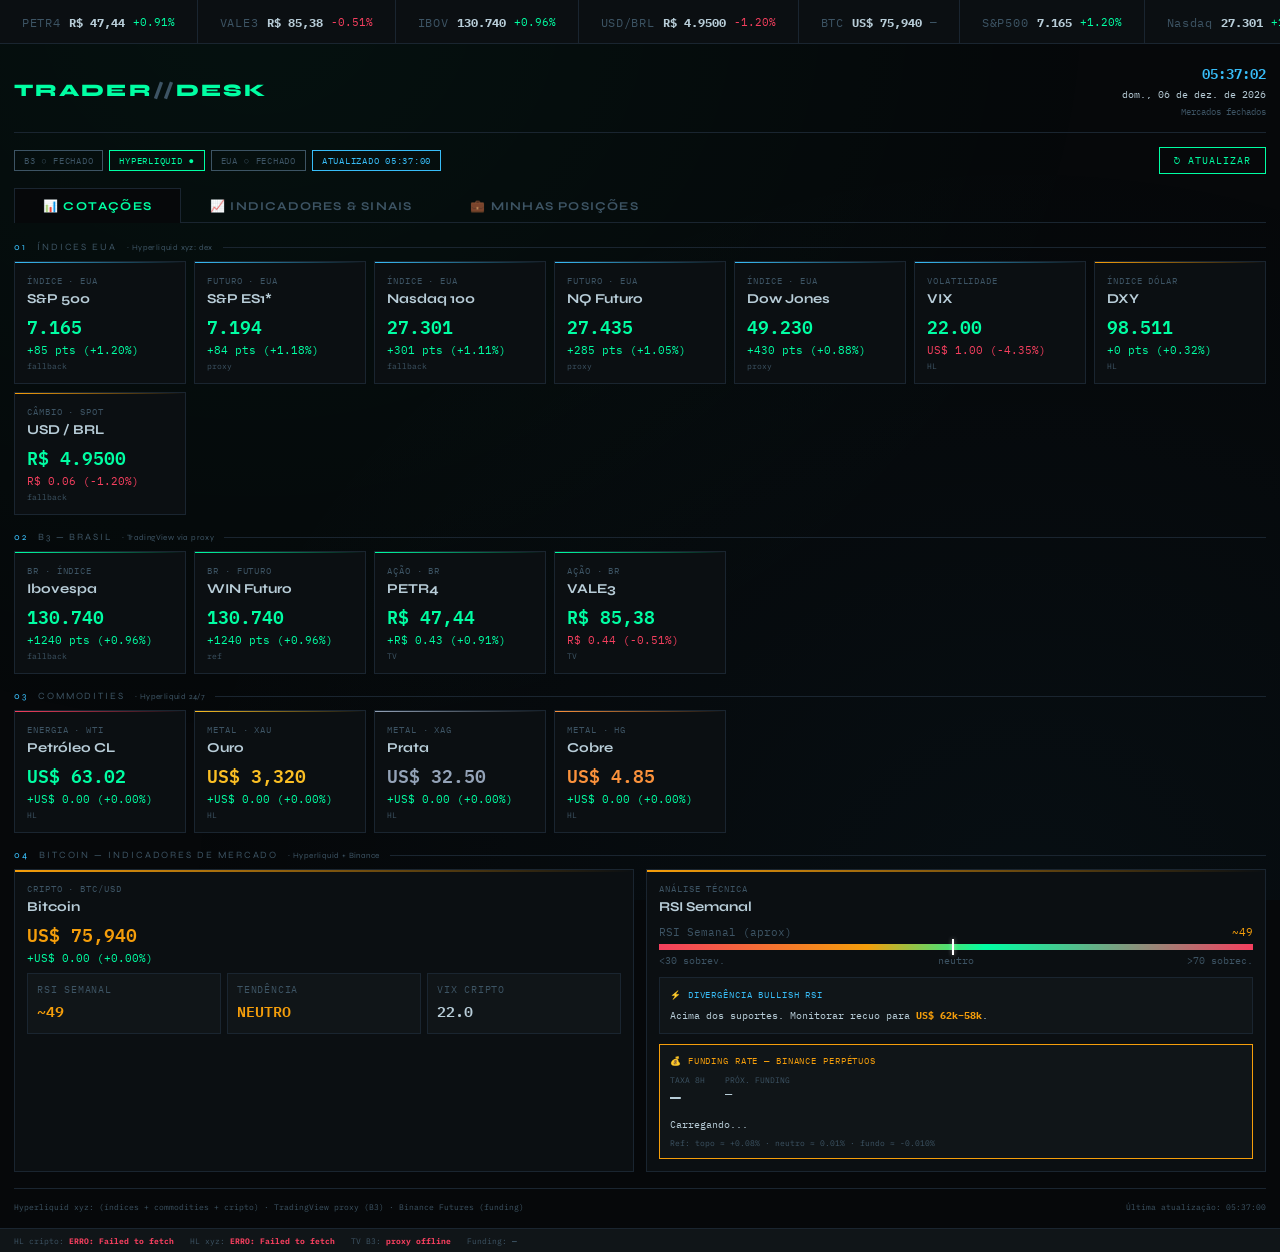
==== painel-trader.html @ 7d19b2e8 "Add files via upload" ====
<!DOCTYPE html>
<html lang="pt-BR">
<head>
<meta charset="UTF-8">
<meta name="viewport" content="width=device-width, initial-scale=1.0">
<title>Trader Desk</title>
<link href="https://fonts.googleapis.com/css2?family=IBM+Plex+Mono:wght@400;600;700&family=Syne:wght@700;800&display=swap" rel="stylesheet">
<style>
:root{--bg:#06080a;--bg2:#0b0f12;--bg3:#101518;--border:#1a2530;--accent:#00ffa3;--blue:#38bdf8;--warn:#f59e0b;--danger:#f43f5e;--muted:#3d5464;--text:#b8cdd8;--green:#00ffa3;--red:#f43f5e;--gold:#fbbf24;--silver:#94a3b8}
*{margin:0;padding:0;box-sizing:border-box}
body{background:var(--bg);color:var(--text);font-family:'IBM Plex Mono',monospace;min-height:100vh}
body::after{content:'';position:fixed;inset:0;background:radial-gradient(ellipse at 20% 0%,rgba(0,255,163,.04) 0%,transparent 60%),radial-gradient(ellipse at 80% 100%,rgba(56,189,248,.04) 0%,transparent 60%);pointer-events:none;z-index:0}

/* TICKER TAPE */
.ticker-wrap{background:var(--bg2);border-bottom:1px solid var(--border);overflow:hidden;height:44px;position:relative;z-index:10}
.ticker-track{display:flex;align-items:center;height:100%;white-space:nowrap;animation:scroll-left 80s linear infinite}
.ticker-track:hover{animation-play-state:paused}
.ticker-item{display:inline-flex;align-items:center;gap:8px;padding:0 22px;font-size:.78rem;border-right:1px solid var(--border);height:100%}
.ticker-name{color:var(--muted);letter-spacing:.06em}
.ticker-price{font-weight:700;color:var(--text)}
.ticker-chg.up{color:var(--green);font-size:.68rem}.ticker-chg.down{color:var(--red);font-size:.68rem}.ticker-chg.flat{color:var(--muted);font-size:.68rem}
@keyframes scroll-left{0%{transform:translateX(0)}100%{transform:translateX(-50%)}}

/* LAYOUT */
.wrap{position:relative;z-index:1;max-width:1300px;margin:0 auto;padding:16px 14px}

header{display:flex;align-items:center;justify-content:space-between;padding-bottom:12px;border-bottom:1px solid var(--border);margin-bottom:14px}
.brand{font-family:'Syne',sans-serif;font-size:1.1rem;font-weight:800;letter-spacing:.12em;color:var(--accent)}
.brand em{color:var(--muted);font-style:normal}
.hdr-right{text-align:right;font-size:.62rem;line-height:1.8}
.hdr-right .t{font-size:.9rem;color:var(--blue);font-weight:600}

/* TABS */
.tabs{display:flex;gap:0;margin-bottom:18px;border-bottom:1px solid var(--border)}
.tab{font-family:'Syne',sans-serif;font-size:.75rem;font-weight:700;letter-spacing:.1em;padding:10px 28px;cursor:pointer;border:1px solid transparent;border-bottom:none;color:var(--muted);text-transform:uppercase;transition:all .2s;margin-bottom:-1px}
.tab:hover{color:var(--text)}
.tab.active{color:var(--accent);border-color:var(--border);border-bottom-color:var(--bg);background:var(--bg)}
.tab-content{display:none}
.tab-content.active{display:block}

/* STATUS BAR */
.sbar{display:flex;gap:6px;flex-wrap:wrap;margin-bottom:14px;align-items:center}
.pill{font-size:.58rem;padding:3px 9px;border:1px solid var(--border);color:var(--muted);letter-spacing:.08em;text-transform:uppercase;transition:all .3s}
.pill.live{border-color:var(--accent);color:var(--accent);animation:blink 2s infinite}
.pill.closed{border-color:var(--muted);color:var(--muted)}
.pill.ok{border-color:var(--blue);color:var(--blue)}
.pill.warn{border-color:var(--warn);color:var(--warn)}
@keyframes blink{0%,100%{opacity:1}50%{opacity:.35}}
.refresh-btn{margin-left:auto;background:transparent;border:1px solid var(--accent);color:var(--accent);font-family:'IBM Plex Mono',monospace;font-size:.62rem;padding:6px 14px;cursor:pointer;letter-spacing:.1em;text-transform:uppercase;transition:all .2s}
.refresh-btn:hover{background:var(--accent);color:var(--bg)}
.refresh-btn:disabled{opacity:.4;cursor:default}

/* SECTION TITLE */
.sec{font-family:'Syne',sans-serif;font-size:.6rem;letter-spacing:.2em;color:var(--muted);text-transform:uppercase;margin:16px 0 8px;display:flex;align-items:center;gap:10px}
.sec::after{content:'';flex:1;height:1px;background:var(--border)}
.sec span{color:var(--blue)}
.sec .src{font-size:.5rem;color:var(--muted);letter-spacing:.05em;text-transform:none}

/* CARDS */
.grid{display:grid;grid-template-columns:repeat(auto-fill,minmax(150px,1fr));gap:8px}
.grid2{display:grid;grid-template-columns:1fr 1fr;gap:12px}
.grid3{display:grid;grid-template-columns:1fr 1fr 1fr;gap:12px}
@media(max-width:700px){.grid{grid-template-columns:1fr 1fr}.grid2,.grid3{grid-template-columns:1fr}}

.card{background:var(--bg2);border:1px solid var(--border);padding:12px;position:relative;overflow:hidden;animation:fadeUp .3s ease both}
.card::before{content:'';position:absolute;top:0;left:0;right:0;height:1px}
.card.blue::before{background:linear-gradient(90deg,var(--blue),transparent)}
.card.green::before{background:linear-gradient(90deg,var(--accent),transparent)}
.card.warn::before{background:linear-gradient(90deg,var(--warn),transparent)}
.card.danger::before{background:linear-gradient(90deg,var(--danger),transparent)}
.card.gold::before{background:linear-gradient(90deg,var(--gold),transparent)}
.card.silver::before{background:linear-gradient(90deg,var(--silver),transparent)}
.card.orange::before{background:linear-gradient(90deg,#fb923c,transparent)}
.card.btc::before{background:linear-gradient(90deg,var(--warn),transparent);height:2px}
@keyframes fadeUp{from{opacity:0;transform:translateY(5px)}to{opacity:1;transform:translateY(0)}}

.c-label{font-size:.58rem;color:var(--muted);letter-spacing:.1em;text-transform:uppercase;margin-bottom:3px}
.c-name{font-family:'Syne',sans-serif;font-size:.85rem;font-weight:700;color:var(--text);margin-bottom:4px}
.c-price{font-size:1.15rem;font-weight:600;color:var(--accent);margin-bottom:2px;min-height:1.3em}
.c-price.loading{color:var(--muted);font-size:.7rem;animation:pulse 1.5s infinite}
.c-price.gold-c{color:var(--gold)}.c-price.silver-c{color:var(--silver)}.c-price.copper-c{color:#fb923c}.c-price.btc-c{color:var(--warn)}
.c-change{font-size:.68rem;min-height:.9em}
.c-change.up{color:var(--green)}.c-change.down{color:var(--red)}.c-change.flat{color:var(--muted)}
.c-src{font-size:.52rem;color:var(--muted);margin-top:3px}
@keyframes pulse{0%,100%{opacity:1}50%{opacity:.3}}

/* POSITION CARDS */
.pos-card{background:var(--bg2);border:1px solid var(--border);padding:16px;position:relative;overflow:hidden}
.pos-card::before{content:'';position:absolute;top:0;left:0;right:0;height:2px}
.pos-card.acao::before{background:linear-gradient(90deg,var(--danger),transparent)}
.pos-card.btc-pos::before{background:linear-gradient(90deg,var(--warn),var(--danger),transparent)}
.pos-label{font-size:.55rem;color:var(--muted);letter-spacing:.1em;text-transform:uppercase;margin-bottom:6px}
.pos-ticker{font-family:'Syne',sans-serif;font-size:1.6rem;font-weight:800;color:var(--text)}
.pos-price{font-size:1.5rem;font-weight:700;color:var(--accent);margin:4px 0 2px}
.pos-price.btc-c{color:var(--warn)}
.pos-price.loading{color:var(--muted);font-size:.8rem;animation:pulse 1.5s infinite}
.pos-chg{font-size:.7rem;margin-bottom:10px}
.pos-chg.up{color:var(--green)}.pos-chg.down{color:var(--red)}

.sb{background:var(--bg3);border:1px solid var(--border);padding:10px;margin-top:8px;font-size:.68rem}
.sb-row{display:flex;justify-content:space-between;margin-bottom:5px;align-items:center}
.sb-row:last-child{margin-bottom:0}
.sb-lbl{color:var(--muted)}.sb-val{font-weight:600}
.sb-val.itm{color:var(--danger)}.sb-val.ok{color:var(--green)}.sb-val.warn{color:var(--warn)}
.prog-wrap{margin-top:8px;background:var(--bg);height:3px}
.prog-bar{height:100%;transition:width 1s ease;max-width:100%}
.prog-bar.danger{background:var(--danger)}.prog-bar.warn{background:var(--warn)}.prog-bar.ok{background:var(--green)}

/* RSI */
.rsi-wrap{margin-top:10px}
.rsi-hdr{display:flex;justify-content:space-between;font-size:.7rem;color:var(--muted);margin-bottom:5px}
.rsi-track{height:6px;background:linear-gradient(90deg,var(--red) 0%,var(--warn) 35%,var(--green) 55%,var(--red) 100%);position:relative}
.rsi-needle{position:absolute;top:-5px;width:2px;height:16px;background:#fff;transform:translateX(-50%);transition:left 1s ease;box-shadow:0 0 4px rgba(255,255,255,.5)}
.rsi-zones{display:flex;justify-content:space-between;font-size:.62rem;color:var(--muted);margin-top:4px}

/* SIGNAL */
.signal{margin-top:10px;padding:10px;background:var(--bg3);border:1px solid var(--border);font-size:.65rem;line-height:1.6}
.sig-title{font-size:.55rem;color:var(--blue);letter-spacing:.1em;text-transform:uppercase;margin-bottom:4px}

/* FUNDING */
.fr-box{margin-top:10px;padding:10px;background:var(--bg3);border:1px solid var(--warn)}
.fr-title{font-size:.55rem;color:var(--warn);letter-spacing:.1em;text-transform:uppercase;margin-bottom:8px}
.fr-vals{display:flex;gap:20px;margin-bottom:8px;align-items:baseline}
.fr-lbl{font-size:.52rem;color:var(--muted);text-transform:uppercase}
.fr-val{font-size:1.1rem;font-weight:700}
.fr-next{font-size:.78rem;color:var(--text)}
.fr-sig{font-size:.65rem;line-height:1.6}
.fr-ref{font-size:.52rem;color:var(--muted);margin-top:4px}

/* IND GRID */
.ind-grid{display:grid;grid-template-columns:1fr 1fr 1fr;gap:6px;margin-top:8px}
.ind-box{background:var(--bg3);border:1px solid var(--border);padding:9px}
.ind-lbl{font-size:.62rem;color:var(--muted);text-transform:uppercase;letter-spacing:.08em;margin-bottom:3px}
.ind-val{font-size:.95rem;font-weight:600;color:var(--text)}
.ind-val.up{color:var(--green)}.ind-val.down{color:var(--red)}.ind-val.warn{color:var(--warn)}

/* DEBUG */
#debug-bar{background:var(--bg3);border-top:1px solid var(--border);padding:6px 14px;font-size:.52rem;color:var(--muted);display:flex;gap:16px;flex-wrap:wrap}
#debug-bar .ok{color:var(--accent)}
#debug-bar .err{color:var(--danger)}

footer{margin-top:16px;padding-top:12px;border-top:1px solid var(--border);display:flex;justify-content:space-between;font-size:.52rem;color:var(--muted);flex-wrap:wrap;gap:6px}
/* TOOLTIPS */
.ind-box{position:relative;cursor:help}
.ind-box .tooltip{display:none;font-size:.6rem;position:absolute;bottom:110%;left:50%;transform:translateX(-50%);background:#1a2530;border:1px solid var(--border);color:var(--text);font-size:.55rem;padding:6px 10px;white-space:nowrap;z-index:100;line-height:1.5;min-width:180px;max-width:260px;white-space:normal}
.ind-box:hover .tooltip{display:block}
</style>
</head>
<body>

<!-- TICKER TAPE -->
<div class="ticker-wrap"><div class="ticker-track" id="tape"></div></div>

<div class="wrap">
<header>
  <div class="brand">TRADER<em>//</em>DESK</div>
  <div class="hdr-right">
    <div class="t" id="clk">--:--:--</div>
    <div id="clk-date">—</div>
    <div id="mkt-st" style="color:var(--muted);font-size:.58rem">verificando...</div>
  </div>
</header>

<!-- STATUS BAR -->
<div class="sbar">
  <div class="pill closed" id="pill-b3">B3 ○</div>
  <div class="pill live"   id="pill-hl">HYPERLIQUID ●</div>
  <div class="pill closed" id="pill-us">EUA ○</div>
  <div class="pill warn"   id="pill-upd">Aguardando...</div>
  <button class="refresh-btn" id="btn-ref" onclick="fetchAll()">↻ Atualizar</button>
</div>

<!-- TABS -->
<div class="tabs">
  <div class="tab active" onclick="switchTab('cotacoes')">📊 Cotações</div>
  <div class="tab" onclick="switchTab('indicadores')">📈 Indicadores & Sinais</div>
  <div class="tab" onclick="switchTab('posicoes')">💼 Minhas Posições</div>
</div>

<!-- ═══════════════════════════════════════════════════ -->
<!-- TAB 1: COTAÇÕES -->
<!-- ═══════════════════════════════════════════════════ -->
<div id="tab-cotacoes" class="tab-content active">

  <div class="sec"><span>01</span> Índices EUA <span class="src">· Hyperliquid xyz: dex</span></div>
  <div class="grid">
    <div class="card blue"><div class="c-label">Índice · EUA</div><div class="c-name">S&amp;P 500</div><div class="c-price loading" id="sp-p">—</div><div class="c-change" id="sp-c">—</div><div class="c-src" id="sp-s">HL</div></div>
    <div class="card blue"><div class="c-label">Futuro · EUA</div><div class="c-name">S&amp;P ES1*</div><div class="c-price loading" id="esf-p">—</div><div class="c-change" id="esf-c">—</div><div class="c-src" id="esf-s">proxy</div></div>
    <div class="card blue"><div class="c-label">Índice · EUA</div><div class="c-name">Nasdaq 100</div><div class="c-price loading" id="ndx-p">—</div><div class="c-change" id="ndx-c">—</div><div class="c-src" id="ndx-s">HL</div></div>
    <div class="card blue"><div class="c-label">Futuro · EUA</div><div class="c-name">NQ Futuro</div><div class="c-price loading" id="nqf-p">—</div><div class="c-change" id="nqf-c">—</div><div class="c-src" id="nqf-s">proxy</div></div>
    <div class="card blue"><div class="c-label">Índice · EUA</div><div class="c-name">Dow Jones</div><div class="c-price loading" id="dji-p">—</div><div class="c-change" id="dji-c">—</div><div class="c-src" id="dji-s">proxy</div></div>
    <div class="card blue"><div class="c-label">Volatilidade</div><div class="c-name">VIX</div><div class="c-price loading" id="vix-p">—</div><div class="c-change" id="vix-c">—</div><div class="c-src">HL</div></div>
    <div class="card warn"><div class="c-label">Índice Dólar</div><div class="c-name">DXY</div><div class="c-price loading" id="dxy-p">—</div><div class="c-change" id="dxy-c">—</div><div class="c-src">HL</div></div>
    <div class="card warn"><div class="c-label">Câmbio · Spot</div><div class="c-name">USD / BRL</div><div class="c-price loading" id="usd-p">—</div><div class="c-change" id="usd-c">—</div><div class="c-src" id="usd-s">TV</div></div>
  </div>

  <div class="sec"><span>02</span> B3 — Brasil <span class="src">· TradingView via proxy</span></div>
  <div class="grid">
    <div class="card green"><div class="c-label">BR · Índice</div><div class="c-name">Ibovespa</div><div class="c-price loading" id="ibov-p">—</div><div class="c-change" id="ibov-c">—</div><div class="c-src" id="ibov-s">TV</div></div>
    <div class="card green"><div class="c-label">BR · Futuro</div><div class="c-name">WIN Futuro</div><div class="c-price loading" id="win-p">—</div><div class="c-change" id="win-c">—</div><div class="c-src">ref</div></div>
    <div class="card green"><div class="c-label">Ação · BR</div><div class="c-name">PETR4</div><div class="c-price loading" id="petr4q-p">—</div><div class="c-change" id="petr4q-c">—</div><div class="c-src">TV</div></div>
    <div class="card green"><div class="c-label">Ação · BR</div><div class="c-name">VALE3</div><div class="c-price loading" id="vale3q-p">—</div><div class="c-change" id="vale3q-c">—</div><div class="c-src">TV</div></div>
  </div>

  <div class="sec"><span>03</span> Commodities <span class="src">· Hyperliquid 24/7</span></div>
  <div class="grid">
    <div class="card danger"><div class="c-label">Energia · WTI</div><div class="c-name">Petróleo CL</div><div class="c-price loading" id="cl-p">—</div><div class="c-change" id="cl-c">—</div><div class="c-src">HL</div></div>
    <div class="card gold"><div class="c-label">Metal · XAU</div><div class="c-name">Ouro</div><div class="c-price gold-c loading" id="gold-p">—</div><div class="c-change" id="gold-c2">—</div><div class="c-src">HL</div></div>
    <div class="card silver"><div class="c-label">Metal · XAG</div><div class="c-name">Prata</div><div class="c-price silver-c loading" id="silver-p">—</div><div class="c-change" id="silver-c">—</div><div class="c-src">HL</div></div>
    <div class="card orange"><div class="c-label">Metal · HG</div><div class="c-name">Cobre</div><div class="c-price copper-c loading" id="copper-p">—</div><div class="c-change" id="copper-c">—</div><div class="c-src">HL</div></div>
  </div>

  <div class="sec"><span>04</span> Bitcoin — Indicadores de Mercado <span class="src">· Hyperliquid + Binance</span></div>
  <div class="grid2">
    <div class="card btc">
      <div class="c-label">Cripto · BTC/USD</div>
      <div class="c-name">Bitcoin</div>
      <div class="c-price btc-c loading" id="btc-p">—</div>
      <div class="c-change" id="btc-c">—</div>
      <div class="ind-grid">
        <div class="ind-box"><div class="ind-lbl">RSI Semanal</div><div class="ind-val warn" id="btc-rsi">—</div></div>
        <div class="ind-box"><div class="ind-lbl">Tendência</div><div class="ind-val" id="btc-trend">—</div></div>
        <div class="ind-box"><div class="ind-lbl">VIX Cripto</div><div class="ind-val" id="btc-vix">—</div></div>
      </div>
    </div>
    <div class="card btc">
      <div class="c-label">Análise Técnica</div>
      <div class="c-name" style="margin-bottom:8px">RSI Semanal</div>
      <div class="rsi-wrap">
        <div class="rsi-hdr"><span>RSI Semanal (aprox)</span><span id="rsi-val" style="color:var(--warn)">—</span></div>
        <div class="rsi-track"><div class="rsi-needle" id="rsi-n" style="left:45%"></div></div>
        <div class="rsi-zones"><span>&lt;30 sobrev.</span><span>neutro</span><span>&gt;70 sobrec.</span></div>
      </div>
      <div class="signal">
        <div class="sig-title">⚡ Divergência Bullish RSI</div>
        <div id="btc-sig">Carregando...</div>
      </div>
      <div class="fr-box">
        <div class="fr-title">💰 Funding Rate — Binance Perpétuos</div>
        <div class="fr-vals">
          <div><div class="fr-lbl">Taxa 8h</div><div class="fr-val" id="fr-bin">—</div></div>
          <div><div class="fr-lbl">Próx. funding</div><div class="fr-next" id="fr-next">—</div></div>
        </div>
        <div class="fr-sig" id="fr-sig">Carregando...</div>
        <div class="fr-ref">Ref: topo ≈ +0.08% · neutro ≈ 0.01% · fundo ≈ -0.010%</div>
      </div>
    </div>
  </div>

</div><!-- /tab-cotacoes -->

<!-- ═══════════════════════════════════════════════════ -->
<!-- TAB 2: MINHAS POSIÇÕES -->
<!-- ═══════════════════════════════════════════════════ -->
<div id="tab-posicoes" class="tab-content">

  <div class="sec"><span>01</span> Ações B3 — Operações Estruturadas</div>
  <div class="grid2">

    <!-- PETR4 POSIÇÃO -->
    <div class="pos-card acao">
      <div class="pos-label">Petrobras PN · Call Vendida · PETRL327 · Venc 18/12/26</div>
      <div class="pos-ticker">PETR4</div>
      <div class="pos-price loading" id="pt-pos-p">—</div>
      <div class="pos-chg" id="pt-pos-c">—</div>
      <div class="sb">
        <div class="sb-row"><span class="sb-lbl">Strike vendido</span><span class="sb-val warn">R$ 32,00</span></div>
        <div class="sb-row"><span class="sb-lbl">Distância ITM</span><span class="sb-val itm" id="pt-itm">—</span></div>
        <div class="sb-row"><span class="sb-lbl">Situação</span><span class="sb-val itm">⚠ DEEP ITM</span></div>
        <div class="sb-row"><span class="sb-lbl">Gatilho reest.</span><span class="sb-val warn">≈ R$ 40</span></div>
        <div class="sb-row"><span class="sb-lbl">Estratégia</span><span class="sb-val">Call vendida · prêmio recorrente</span></div>
        <div class="prog-wrap"><div class="prog-bar danger" id="pt-bar" style="width:0%"></div></div>
      </div>
      <div class="signal" style="margin-top:8px">
        <div class="sig-title">📋 Status da Posição</div>
        <div id="pt-status">Strike em R$ 32 — preço atual muito acima. Monitorar oportunidade de rolagem quando próximo de R$ 40.</div>
      </div>
    </div>

    <!-- VALE3 POSIÇÃO -->
    <div class="pos-card acao">
      <div class="pos-label">Vale ON · Call Vendida · VALEB628 · Venc 19/02/27</div>
      <div class="pos-ticker">VALE3</div>
      <div class="pos-price loading" id="vl-pos-p">—</div>
      <div class="pos-chg" id="vl-pos-c">—</div>
      <div class="sb">
        <div class="sb-row"><span class="sb-lbl">Strike vendido</span><span class="sb-val warn">R$ 57,00</span></div>
        <div class="sb-row"><span class="sb-lbl">Distância ITM</span><span class="sb-val itm" id="vl-itm">—</span></div>
        <div class="sb-row"><span class="sb-lbl">Situação</span><span class="sb-val itm">⚠ DEEP ITM</span></div>
        <div class="sb-row"><span class="sb-lbl">Gatilhos</span><span class="sb-val warn">R$ 70 · R$ 80 · R$ 85</span></div>
        <div class="sb-row"><span class="sb-lbl">Estratégia</span><span class="sb-val">Call vendida · prêmio + dividendos</span></div>
        <div class="prog-wrap"><div class="prog-bar danger" id="vl-bar" style="width:0%"></div></div>
      </div>
      <div class="signal" style="margin-top:8px">
        <div class="sig-title">📋 Status da Posição</div>
        <div id="vl-status">Strike em R$ 57 — preço atual acima. Avaliar reestruturação nos gatilhos R$ 70, R$ 80 ou R$ 85.</div>
      </div>
    </div>

  </div>

  <!-- BBAS3 POSIÇÃO -->
  <div class="pos-card acao" style="margin-top:12px">
    <div class="pos-label">Banco do Brasil · Trava de Baixa · Venc 01/06/2026</div>
    <div class="pos-ticker">BBAS3</div>
    <div class="pos-price loading" id="bb-pos-p">—</div>
    <div class="pos-chg" id="bb-pos-c">—</div>
    <div class="sb">
      <div class="sb-row"><span class="sb-lbl">Estrutura</span><span class="sb-val">Trava de Baixa Sintética</span></div>
      <div class="sb-row"><span class="sb-lbl">Strike (Call + Put)</span><span class="sb-val warn">R$ 22,68</span></div>
      <div class="sb-row"><span class="sb-lbl">KDO (Knock-Down)</span><span class="sb-val warn">R$ 19,70 — barreira de proteção</span></div>
      <div class="sb-row"><span class="sb-lbl">Proteção na queda</span><span class="sb-val ok">até 10% abaixo do strike</span></div>
      <div class="sb-row"><span class="sb-lbl">Objetivo</span><span class="sb-val ok">Manter prêmio se BBAS3 ≤ R$ 22,68</span></div>
      <div class="sb-row"><span class="sb-lbl">Retorno alvo</span><span class="sb-val ok">3,4% sobre capital alocado</span></div>
      <div class="sb-row"><span class="sb-lbl">Vencimento</span><span class="sb-val">01/06/2026 · <span id="bb-dias">—</span> dias</span></div>
      <div class="sb-row"><span class="sb-lbl">% p/ Strike</span><span class="sb-val" id="bb-pct-strike">—</span></div>
      <div class="sb-row"><span class="sb-lbl">Situação</span><span class="sb-val" id="bb-status">—</span></div>
    </div>
    <!-- MONTE CARLO -->
    <div class="signal" style="margin-top:8px;border-color:var(--blue)">
      <div class="sig-title" style="color:var(--blue)">🎲 Monte Carlo — 100k Cenários</div>
      <div id="mc-loading" style="font-size:.65rem;color:var(--muted)">Calculando...</div>
      <div id="mc-result" style="display:none">
        <div style="display:grid;grid-template-columns:1fr 1fr;gap:8px;margin-top:8px">
          <div class="ind-box">
            <div class="ind-lbl">Prob. Sucesso</div>
            <div class="ind-val ok" id="mc-sucesso">—</div>
          </div>
          <div class="ind-box">
            <div class="ind-lbl">Call Exercida</div>
            <div class="ind-val" id="mc-call">—</div>
          </div>
          <div class="ind-box">
            <div class="ind-lbl">KDO Atingido</div>
            <div class="ind-val" id="mc-kdo">—</div>
          </div>
          <div class="ind-box">
            <div class="ind-lbl">Vol. Histórica</div>
            <div class="ind-val warn" id="mc-vol">—</div>
          </div>
        </div>
        <div style="font-size:.62rem;color:var(--muted);margin-top:6px" id="mc-info">—</div>
      </div>
    </div>
  </div>

  <div class="sec"><span>02</span> Cripto — Bitcoin · Estratégia</div>
  <div class="grid2">

    <!-- BTC PREÇO + GRADE -->
    <div class="pos-card btc-pos">
      <div class="pos-label">Bitcoin · Spot Grid · Hyperliquid 24/7</div>
      <div class="pos-ticker">BTC</div>
      <div class="pos-price btc-c loading" id="btc-pos-p">—</div>
      <div class="pos-chg" id="btc-pos-c">—</div>
      <div class="sb">
        <div class="sb-row"><span class="sb-lbl">Status Grid</span><span class="sb-val ok">● ATIVO</span></div>
        <div class="sb-row"><span class="sb-lbl">Fundo previsto (tese)</span><span class="sb-val warn">US$ 48k – 60k</span></div>
        <div class="sb-row"><span class="sb-lbl">Suporte chave</span><span class="sb-val warn">US$ 62.510</span></div>
        <div class="sb-row"><span class="sb-lbl">ATH do ciclo</span><span class="sb-val ok">US$ 126.073</span></div>
        <div class="sb-row"><span class="sb-lbl">Próx. halving</span><span class="sb-val">~2028</span></div>
      </div>
      <div class="ind-grid">
        <div class="ind-box"><div class="ind-lbl">RSI Semanal</div><div class="ind-val warn" id="btc-pos-rsi">—</div></div>
        <div class="ind-box"><div class="ind-lbl">Tendência</div><div class="ind-val" id="btc-pos-trend">—</div></div>
        <div class="ind-box"><div class="ind-lbl">Funding</div><div class="ind-val" id="btc-pos-fr">—</div></div>
      </div>
    </div>

    <!-- BTC ANÁLISE + TESE -->
    <div class="pos-card btc-pos">
      <div class="pos-label">Análise · Tese · Gatilhos</div>
      <div style="margin-top:10px">
        <div class="rsi-hdr" style="font-size:.7rem"><span>RSI Semanal</span><span id="btc-pos-rsi-val" style="color:var(--warn)">—</span></div>
        <div class="rsi-track"><div class="rsi-needle" id="btc-pos-rsi-n" style="left:45%"></div></div>
        <div class="rsi-zones" style="font-size:.62rem"><span>&lt;30 sobrev.</span><span>neutro</span><span>&gt;70 sobrec.</span></div>
      </div>
      <div class="signal" style="margin-top:10px">
        <div class="sig-title">⚡ Gatilho de Fundo — Divergência RSI</div>
        <div id="btc-pos-sig">Carregando...</div>
      </div>
      <div class="signal" style="margin-top:8px;border-color:var(--warn)">
        <div class="sig-title" style="color:var(--warn)">📊 Minha Tese — Ciclo 2025/26</div>
        <div style="font-size:.65rem;line-height:1.7;color:var(--text)">
          Fundo esperado entre <strong style="color:var(--warn)">US$ 48k–60k</strong>. Fundo pode já ter ocorrido em Jan/25 (US$ 76k→US$ 78k). Sinal definitivo: divergência bullish no RSI semanal — preço faz mínima mais baixa mas RSI não confirma. BTC deve voltar a testar ATH antes de nova correção estrutural.
        </div>
      </div>
    </div>

  </div>

</div><!-- /tab-posicoes -->

<!-- ═══════════════════════════════════════════════════ -->
<!-- TAB: INDICADORES & SINAIS -->
<!-- ═══════════════════════════════════════════════════ -->
<div id="tab-indicadores" class="tab-content">

  <div class="sec"><span>📊</span> Indicadores & Sinal — PETR4 <span class="src">· Yahoo Finance + Fundamentus</span></div>
  <div id="petr4-ind-area">
    <div style="color:var(--muted);font-size:.65rem;padding:10px">Carregando indicadores...</div>
  </div>

  <div class="sec" style="margin-top:16px"><span>📊</span> Indicadores & Sinal — VALE3</div>
  <div id="vale3-ind-area">
    <div style="color:var(--muted);font-size:.65rem;padding:10px">Carregando indicadores...</div>
  </div>

  <div class="sec" style="margin-top:16px"><span>📊</span> Indicadores & Sinal — BBAS3</div>
  <div id="bbas3-ind-area">
    <div style="color:var(--muted);font-size:.65rem;padding:10px">Carregando indicadores...</div>
  </div>

  <div class="sec" style="margin-top:16px"><span>📊</span> Indicadores — Bitcoin Semanal</div>
  <div id="btc-ind-area">
    <div style="color:var(--muted);font-size:.65rem;padding:10px">Carregando indicadores BTC...</div>
  </div>

</div><!-- /tab-indicadores -->

<footer>
  <span>Hyperliquid xyz: (índices + commodities + cripto) · TradingView proxy (B3) · Binance Futures (funding)</span>
  <span id="ftr">—</span>
</footer>
</div><!-- /wrap -->

<!-- DEBUG BAR -->
<div id="debug-bar">
  <span>HL cripto: <b id="db-hlc">—</b></span>
  <span>HL xyz: <b id="db-hlx">—</b></span>
  <span>TV B3: <b id="db-tv">—</b></span>
  <span>Funding: <b id="db-fr">—</b></span>
</div>

<script>
// ── TABS ──────────────────────────────────────────────
function switchTab(tab){
  document.querySelectorAll('.tab').forEach(t=>t.classList.remove('active'));
  document.querySelectorAll('.tab-content').forEach(t=>t.classList.remove('active'));
  document.getElementById('tab-'+tab).classList.add('active');
  event.target.classList.add('active');
  // Load indicators when switching to that tab
  if(tab==='indicadores' && !window._indLoaded){
    window._indLoaded=true;
    loadIndicators();
  }
}

// ── CLOCK ─────────────────────────────────────────────
function tick(){
  const n=new Date();
  document.getElementById('clk').textContent=n.toLocaleTimeString('pt-BR');
  document.getElementById('clk-date').textContent=n.toLocaleDateString('pt-BR',{weekday:'short',day:'2-digit',month:'short',year:'numeric'});
}
setInterval(tick,1000);tick();

function checkMarkets(){
  const br=new Date(new Date().toLocaleString('en-US',{timeZone:'America/Sao_Paulo'}));
  const ny=new Date(new Date().toLocaleString('en-US',{timeZone:'America/New_York'}));
  const b3=br.getDay()>=1&&br.getDay()<=5&&br.getHours()>=10&&br.getHours()<18;
  const us=ny.getDay()>=1&&ny.getDay()<=5&&ny.getHours()>=9&&ny.getHours()<16;
  const pb3=document.getElementById('pill-b3'),pus=document.getElementById('pill-us');
  pb3.textContent=b3?'B3 ● ABERTO':'B3 ○ FECHADO';pb3.className='pill '+(b3?'live':'closed');
  pus.textContent=us?'EUA ● ABERTO':'EUA ○ FECHADO';pus.className='pill '+(us?'live':'closed');
  document.getElementById('mkt-st').textContent=b3?'B3 aberta':us?'EUA aberto':'Mercados fechados';
}

// ── HELPERS ───────────────────────────────────────────
const fBRL=v=>'R$ '+Number(v).toLocaleString('pt-BR',{minimumFractionDigits:2,maximumFractionDigits:2});
const fUSD=v=>'US$ '+Number(v).toLocaleString('en-US',{minimumFractionDigits:0,maximumFractionDigits:0});
const fUSD2=v=>'US$ '+Number(v).toFixed(2);
const fPTS=v=>Number(v).toLocaleString('pt-BR',{maximumFractionDigits:0});

function setEl(id,txt){
  const e=document.getElementById(id);if(!e)return;
  e.textContent=txt;e.className=e.className.replace(/\bloading\b/g,'').trim();
}
function setChg(id,p,prev,fmt){
  const e=document.getElementById(id);if(!e||!prev||isNaN(prev)||isNaN(p))return;
  const d=p-prev,pct=(d/prev*100),s=d>=0?'+':'';
  let ds=fmt==='brl'?`${s}R$ ${Math.abs(d).toFixed(2)}`:fmt==='usd'?`${s}US$ ${Math.abs(d).toFixed(2)}`:`${s}${Math.abs(d).toFixed(0)} pts`;
  e.textContent=`${ds} (${s}${pct.toFixed(2)}%)`;
  const base=e.className.includes('pos-chg')?'pos-chg':'c-change';
  e.className=base+' '+(d>=0?'up':'down');
}

// ── FALLBACKS (valores de hoje corrigidos) ────────────
const FB={
  SP500:{p:7165,v:7080},ESFUT:{p:7194,v:7110},NDX:{p:27301,v:27000},NQFUT:{p:27435,v:27150},DJI:{p:49230,v:48800},
  DXY:{p:98.511,v:98.2},VIX:{p:22,v:23},
  IBOV:{p:130740,v:129500},USDBRL:{p:4.95,v:5.01},
  CL:{p:63.02,v:63.02},GOLD:{p:3320,v:3320},
  SILVER:{p:32.50,v:32.50},COPPER:{p:4.85,v:4.85},
  PETR4:{p:47.44,v:47.01},VALE3:{p:85.38,v:85.82},BBAS3:{p:23.44,v:23.20},
  BTC:{p:75940,v:75940}
};

// ── HYPERLIQUID — guarda preços anteriores para variação correta
let HLC={},HLX={},HLC_PREV={},HLX_PREV={};
async function fetchHL(){
  // Guarda versão anterior antes de atualizar
  HLC_PREV={...HLC};
  HLX_PREV={...HLX};

  try{
    const r=await fetch('https://api.hyperliquid.xyz/info',{
      method:'POST',headers:{'Content-Type':'application/json'},
      body:JSON.stringify({type:'allMids'})
    });
    if(r.ok){
      HLC=await r.json();
      document.getElementById('db-hlc').textContent=`OK BTC=${Number(HLC['BTC']||0).toFixed(0)}`;
      document.getElementById('db-hlc').className='ok';
    }
  }catch(e){
    document.getElementById('db-hlc').textContent='ERRO: '+e.message;
    document.getElementById('db-hlc').className='err';
    HLC={};
  }
  try{
    const r=await fetch('https://api.hyperliquid.xyz/info',{
      method:'POST',headers:{'Content-Type':'application/json'},
      body:JSON.stringify({type:'allMids',dex:'xyz'})
    });
    if(r.ok){
      HLX=await r.json();
      document.getElementById('db-hlx').textContent=`OK ${Object.keys(HLX).length} ativos`;
      document.getElementById('db-hlx').className='ok';
    }
  }catch(e){
    document.getElementById('db-hlx').textContent='ERRO: '+e.message;
    document.getElementById('db-hlx').className='err';
    HLX={};
  }
}

// Tickers confirmados com prefixo xyz:
function hlXyz(k){
  if(HLX['xyz:'+k]!=null)return parseFloat(HLX['xyz:'+k]);
  if(HLX[k]!=null)return parseFloat(HLX[k]);
  return null;
}
function hlXyzPrev(k){
  if(HLX_PREV['xyz:'+k]!=null)return parseFloat(HLX_PREV['xyz:'+k]);
  return null;
}
function hlCrypto(k){return HLC[k]!=null?parseFloat(HLC[k]):null;}
function hlCryptoPrev(k){return HLC_PREV[k]!=null?parseFloat(HLC_PREV[k]):null;}

// ── DOW JONES VIA PROXY ──────────────────────────────
async function fetchFutures(){
  const results={dji:null,esf:null,nqf:null};
  try{
    const r=await fetch('https://trader-desk.onrender.com/futures');
    if(r.ok){
      const d=await r.json();
      results.dji=d.dji||null;
      results.esf=d.esf||null;
      results.nqf=d.nqf||null;
    }
  }catch{}
  return results;
}

// ── TRADINGVIEW via proxy ─────────────────────────────
async function fetchTV(){
  const out={};
  try{
    const r=await fetch('https://trader-desk.onrender.com/tv/brazil',{
      method:'POST',headers:{'Content-Type':'application/json'},
      body:JSON.stringify({symbols:{tickers:['BMFBOVESPA:PETR4','BMFBOVESPA:VALE3','BMFBOVESPA:BBAS3','BMFBOVESPA:IBOV']},columns:['close','change_abs']})
    });
    if(r.ok){
      const d=await r.json();
      (d.data||[]).forEach(x=>{
        const [close,chgAbs]=x.d||[];
        if(close!=null)out[x.s]={p:close,v:close-(chgAbs||0)};
      });
    }
  }catch{}
  try{
    const r=await fetch('https://trader-desk.onrender.com/tv/forex',{
      method:'POST',headers:{'Content-Type':'application/json'},
      body:JSON.stringify({symbols:{tickers:['FX_IDC:USDBRL']},columns:['close','change_abs']})
    });
    if(r.ok){
      const d=await r.json();
      (d.data||[]).forEach(x=>{
        const [close,chgAbs]=x.d||[];
        if(close!=null)out[x.s]={p:close,v:close-(chgAbs||0)};
      });
    }
  }catch{}
  const n=Object.keys(out).length;
  document.getElementById('db-tv').textContent=n>0?`OK ${n} ativos`:'proxy offline';
  document.getElementById('db-tv').className=n>0?'ok':'err';
  return out;
}

// ── INDICADORES B3 + BTC ─────────────────────────────
async function fetchIndicators(ticker){
  try{
    const r=await fetch(`https://trader-desk.onrender.com/indicators/${ticker}`);
    if(!r.ok)throw 0;
    return await r.json();
  }catch{return null;}
}

async function fetchBTCIndicators(){
  try{
    const r=await fetch('https://trader-desk.onrender.com/btc/indicators');
    if(!r.ok)throw 0;
    return await r.json();
  }catch{return null;}
}

// ── BINANCE FUNDING ───────────────────────────────────
async function fetchFunding(){
  try{
    const r=await fetch('https://trader-desk.onrender.com/binance/funding');
    if(!r.ok)throw 0;
    const d=await r.json();
    const fr=parseFloat(d.lastFundingRate||d.fundingRate||'0')*100;
    if(isNaN(fr)||fr===0&&!d.lastFundingRate){throw 0;}
    const diffMin=Math.round((d.nextFundingTime-Date.now())/60000);
    const frEl=document.getElementById('fr-bin');
    frEl.textContent=fr.toFixed(4)+'%';
    frEl.style.color=fr<-0.005?'var(--red)':fr>0.05?'var(--danger)':'var(--warn)';
    document.getElementById('fr-next').textContent=diffMin>60?`${Math.floor(diffMin/60)}h ${diffMin%60}min`:`${diffMin} min`;
    document.getElementById('btc-pos-fr').textContent=fr.toFixed(4)+'%';
    document.getElementById('btc-pos-fr').style.color=fr<-0.005?'var(--red)':fr>0.05?'var(--danger)':'var(--warn)';
    const sig=document.getElementById('fr-sig');
    if(fr<-0.01)sig.innerHTML=`<span style="color:var(--accent)">⚡ NEGATIVO — Sinal de fundo potencial.</span> Maioria short. Historicamente marca fundos.`;
    else if(fr<0)sig.innerHTML=`<span style="color:var(--accent)">Levemente negativo.</span> Mais shorts que longs.`;
    else if(fr<0.01)sig.innerHTML=`<span style="color:var(--warn)">⚠ NEUTRO</span> — Mercado equilibrado.`;
    else if(fr<0.05)sig.innerHTML=`<span style="color:var(--blue)">Positivo moderado.</span> Leve viés de alta.`;
    else sig.innerHTML=`<span style="color:var(--danger)">🔴 ALTO.</span> Muitos longs alavancados. Risco de cascata.`;
    document.getElementById('db-fr').textContent=`OK ${fr.toFixed(4)}%`;
    document.getElementById('db-fr').className='ok';
  }catch{
    document.getElementById('fr-bin').textContent='—';
    document.getElementById('fr-sig').textContent='Proxy offline';
    document.getElementById('db-fr').textContent='ERRO';
    document.getElementById('db-fr').className='err';
  }
}

// ── TICKER TAPE ───────────────────────────────────────
function buildTape(data){
  const items=[
    {n:'PETR4',v:data.PETR4,f:'brl'},{n:'VALE3',v:data.VALE3,f:'brl'},
    {n:'IBOV',v:data.IBOV,f:'pts'},{n:'USD/BRL',v:data.USDBRL,f:'brl4'},
    {n:'BTC',v:data.BTC,f:'usd'},{n:'S&P500',v:data.SP500,f:'pts'},
    {n:'Nasdaq',v:data.NDX,f:'pts'},{n:'DXY',v:data.DXY,f:'usd2'},
    {n:'WTI',v:data.CL,f:'usd2'},{n:'Ouro',v:data.GOLD,f:'usd'},
    {n:'Prata',v:data.SILVER,f:'usd2'},{n:'Cobre',v:data.COPPER,f:'usd2'},
    {n:'VIX',v:data.VIX,f:'usd2'},
  ];
  const fp=(v,f)=>{
    if(!v||isNaN(v.p))return'—';
    if(f==='brl')return fBRL(v.p);
    if(f==='brl4')return'R$ '+Number(v.p).toFixed(4);
    if(f==='usd')return fUSD(v.p);
    if(f==='usd2')return Number(v.p).toFixed(2);
    return fPTS(v.p);
  };
  const fc=v=>{
    if(!v||!v.p||!v.v||v.p===v.v)return{t:'—',c:'flat'};
    const d=v.p-v.v,p=(d/v.v*100),s=d>=0?'+':'';
    return{t:`${s}${p.toFixed(2)}%`,c:d>=0?'up':'down'};
  };
  const html=items.map(i=>`<div class="ticker-item"><span class="ticker-name">${i.n}</span><span class="ticker-price">${fp(i.v,i.f)}</span><span class="ticker-chg ${fc(i.v).c}">${fc(i.v).t}</span></div>`).join('');
  document.getElementById('tape').innerHTML=html+html;
}

// ── UPDATE COTAÇÕES ───────────────────────────────────
function doMacro(tv){
  // S&P500
  const spP=hlXyz('SP500')||FB.SP500.p;
  const spV=hlXyzPrev('SP500')||FB.SP500.v;
  setEl('sp-p',fPTS(spP));setChg('sp-c',spP,spV,'pts');
  document.getElementById('sp-s').textContent=hlXyz('SP500')?'HL ✓':'fallback';

  // Nasdaq
  const ndxP=hlXyz('XYZ100')||FB.NDX.p;
  const ndxV=hlXyzPrev('XYZ100')||FB.NDX.v;
  setEl('ndx-p',fPTS(ndxP));setChg('ndx-c',ndxP,ndxV,'pts');
  document.getElementById('ndx-s').textContent=hlXyz('XYZ100')?'HL ✓':'fallback';

  // Dow Jones + futuros — atualizados em background via fetchFutures
  // Mostra fallback inicialmente
  if(!window._futures?.dji){setEl('dji-p',fPTS(FB.DJI.p));setChg('dji-c',FB.DJI.p,FB.DJI.v,'pts');}
  if(!window._futures?.esf){setEl('esf-p',fPTS(FB.ESFUT.p));setChg('esf-c',FB.ESFUT.p,FB.ESFUT.v,'pts');}
  if(!window._futures?.nqf){setEl('nqf-p',fPTS(FB.NQFUT.p));setChg('nqf-c',FB.NQFUT.p,FB.NQFUT.v,'pts');}

  // VIX
  const vixP=hlXyz('VIX')||FB.VIX.p;
  const vixV=hlXyzPrev('VIX')||FB.VIX.v;
  setEl('vix-p',Number(vixP).toFixed(2));setChg('vix-c',vixP,vixV,'usd');

  // DXY
  const dxyP=hlXyz('DXY')||FB.DXY.p;
  const dxyV=hlXyzPrev('DXY')||FB.DXY.v;
  const dxyEl=document.getElementById('dxy-p');
  if(dxyEl){dxyEl.textContent=Number(dxyP).toFixed(3);dxyEl.className=dxyEl.className.replace(/\bloading\b/g,'').trim();}
  setChg('dxy-c',dxyP,dxyV,'pts');

  // USD/BRL via USAR
  const usarP=hlXyz('USAR');
  const usdD=tv['FX_IDC:USDBRL'];
  const usdP=usdD?.p||(usarP&&usarP>4&&usarP<8?usarP:null)||FB.USDBRL.p;
  const usdV=usdD?.v||FB.USDBRL.v;
  setEl('usd-p','R$ '+Number(usdP).toFixed(4));setChg('usd-c',usdP,usdV,'brl');
  document.getElementById('usd-s').textContent=usdD?'TV ✓':usarP?'HL USAR':'fallback';

  // IBOV
  const ibovD=tv['BMFBOVESPA:IBOV'];
  const ibovP=ibovD?.p||FB.IBOV.p,ibovV=ibovD?.v||FB.IBOV.v;
  setEl('ibov-p',fPTS(ibovP));setChg('ibov-c',ibovP,ibovV,'pts');
  document.getElementById('ibov-s').textContent=ibovD?'TV ✓':'fallback';
  // WIN futuro — WINFUT = IBOV * 0.2 (ponto do mini contrato)
  const winP=Math.round(ibovP); const winV=Math.round(ibovV);
  setEl('win-p',fPTS(winP));setChg('win-c',winP,winV,'pts');

  // PETR4 e VALE3 na aba cotações
  const ptD=tv['BMFBOVESPA:PETR4'];
  const ptP=ptD?.p||FB.PETR4.p,ptV=ptD?.v||FB.PETR4.v;
  setEl('petr4q-p',fBRL(ptP));setChg('petr4q-c',ptP,ptV,'brl');

  const vlD=tv['BMFBOVESPA:VALE3'];
  const vlP=vlD?.p||FB.VALE3.p,vlV=vlD?.v||FB.VALE3.v;
  setEl('vale3q-p',fBRL(vlP));setChg('vale3q-c',vlP,vlV,'brl');

  const bbD=tv['BMFBOVESPA:BBAS3'];
  const bbP=bbD?.p||FB.BBAS3.p,bbV=bbD?.v||FB.BBAS3.v;
  setEl('bbas3q-p',fBRL(bbP));setChg('bbas3q-c',bbP,bbV,'brl');

  return{usdP,usdV,ibovP,ibovV,ptP,ptV,vlP,vlV};
}

function doCommodities(){
  // Usa preço anterior da HL para variação correta
  const clP=hlXyz('CL')||hlXyz('BRENTOIL')||FB.CL.p;
  const clV=hlXyzPrev('CL')||hlXyzPrev('BRENTOIL')||FB.CL.v;
  setEl('cl-p',fUSD2(clP));setChg('cl-c',clP,clV==='0'?clP:clV,'usd');

  const goldP=hlXyz('GOLD')||FB.GOLD.p;
  const goldV=hlXyzPrev('GOLD')||FB.GOLD.v;
  setEl('gold-p',fUSD(goldP));setChg('gold-c2',goldP,goldV||goldP,'usd');

  const silverP=hlXyz('SILVER')||FB.SILVER.p;
  const silverV=hlXyzPrev('SILVER')||FB.SILVER.v;
  setEl('silver-p',fUSD2(silverP));setChg('silver-c',silverP,silverV||silverP,'usd');

  const copperP=hlXyz('COPPER')||FB.COPPER.p;
  const copperV=hlXyzPrev('COPPER')||FB.COPPER.v;
  setEl('copper-p',fUSD2(copperP));setChg('copper-c',copperP,copperV||copperP,'usd');

  return{clP,clV,goldP,goldV,silverP,silverV,copperP,copperV};
}

function doBTC(){
  const btcP=hlCrypto('BTC')||FB.BTC.p;
  const btcV=hlCryptoPrev('BTC')||FB.BTC.v;

  // Aba cotações
  setEl('btc-p',fUSD(btcP));setChg('btc-c',btcP,btcV||btcP,'usd');

  // Aba posições
  setEl('btc-pos-p',fUSD(btcP));setChg('btc-pos-c',btcP,btcV||btcP,'usd');

  // RSI aproximado
  const rsi=Math.min(78,Math.max(22,22+((btcP-48000)/(105000-48000))*56));
  const rsiStr='~'+Math.round(rsi);

  // Cotações
  document.getElementById('rsi-n').style.left=rsi+'%';
  document.getElementById('rsi-val').textContent=rsiStr;
  document.getElementById('btc-rsi').textContent=rsiStr;

  // Posições
  document.getElementById('btc-pos-rsi-n').style.left=rsi+'%';
  document.getElementById('btc-pos-rsi-val').textContent=rsiStr;
  document.getElementById('btc-pos-rsi').textContent=rsiStr;

  // Tendência
  const trend=btcP>84000?'ALTA':btcP>70000?'NEUTRO':'BAIXA';
  const tClass='ind-val '+(btcP>84000?'up':btcP>70000?'warn':'down');
  document.getElementById('btc-trend').textContent=trend;
  document.getElementById('btc-trend').className=tClass;
  document.getElementById('btc-pos-trend').textContent=trend;
  document.getElementById('btc-pos-trend').className=tClass;

  // VIX cripto (aproximado pelo VIX normal)
  const vixP=hlXyz('VIX')||FB.VIX.p;
  document.getElementById('btc-vix').textContent=Number(vixP).toFixed(1);

  // Signal RSI
  const sigTxt=btcP<62510?
    `⚠ <strong style="color:var(--warn)">Abaixo de US$ 62.510!</strong> Checar RSI semanal — divergência = <strong style="color:var(--accent)">SINAL DE FUNDO</strong>.`:
    btcP<70000?`Zona de atenção. Aguardar RSI &lt; 30 + divergência no semanal.`:
    `Acima dos suportes. Monitorar recuo para <strong style="color:var(--warn)">US$ 62k–58k</strong>.`;
  document.getElementById('btc-sig').innerHTML=sigTxt;
  document.getElementById('btc-pos-sig').innerHTML=sigTxt;

  return{p:btcP,v:btcV||btcP};
}

function doPositions(tv,btcData){
  // BBAS3 cotacao e status
  const bbD=tv['BMFBOVESPA:BBAS3'];
  const bbP=bbD?.p||FB.BBAS3.p,bbV=bbD?.v||FB.BBAS3.v;
  setEl('bb-pos-p',fBRL(bbP));setChg('bb-pos-c',bbP,bbV,'brl');
  const venc=new Date('2026-06-01');
  const dias=Math.max(0,Math.ceil((venc-new Date())/(1000*60*60*24)));
  const diasEl=document.getElementById('bb-dias');
  if(diasEl) diasEl.textContent=dias+' dias';
  const bbStatus=document.getElementById('bb-status');
  if(bbStatus){
    if(bbP<=19.70){bbStatus.textContent='🔴 KDO ATINGIDO — barreira rompida';bbStatus.className='sb-val itm';}
    else if(bbP>22.68){bbStatus.textContent='⚠ Acima do strike — call em risco';bbStatus.className='sb-val warn';}
    else{bbStatus.textContent='✅ No range — retorno 3,4% garantido';bbStatus.className='sb-val ok';}
  }

  const ptD=tv['BMFBOVESPA:PETR4'];
  const ptP=ptD?.p||FB.PETR4.p,ptV=ptD?.v||FB.PETR4.v;
  setEl('pt-pos-p',fBRL(ptP));setChg('pt-pos-c',ptP,ptV,'brl');
  setEl('pt-itm',`R$ ${(ptP-32).toFixed(2)} acima do strike`);
  const ptGatilho=document.getElementById('pt-pct-gatilho');
  if(ptGatilho){const pct=((40-ptP)/ptP*100);ptGatilho.textContent=ptP<40?`+${pct.toFixed(1)}% para R$40`:`R$40 já atingido ⚠`;}
  const ptPct=Math.min(100,Math.max(0,((ptP-32)/(65-32))*100));
  const ptBar=document.getElementById('pt-bar');
  ptBar.style.width=ptPct+'%';ptBar.className='prog-bar '+(ptP>48?'danger':ptP>40?'warn':'ok');

  const vlD=tv['BMFBOVESPA:VALE3'];
  const vlP=vlD?.p||FB.VALE3.p,vlV=vlD?.v||FB.VALE3.v;
  setEl('vl-pos-p',fBRL(vlP));setChg('vl-pos-c',vlP,vlV,'brl');
  setEl('vl-itm',`R$ ${(vlP-57).toFixed(2)} acima do strike`);
  const vlGatilho=document.getElementById('vl-pct-gatilho');
  if(vlGatilho){const pct=((70-vlP)/vlP*100);vlGatilho.textContent=vlP<70?`+${pct.toFixed(1)}% para R$70`:`R$70 já atingido ⚠`;}
  const vlPct=Math.min(100,Math.max(0,((vlP-57)/(110-57))*100));
  const vlBar=document.getElementById('vl-bar');
  vlBar.style.width=vlPct+'%';vlBar.className='prog-bar '+(vlP>82?'danger':vlP>70?'warn':'ok');
}

// ── MONTE CARLO ───────────────────────────────────────
async function runMonteCarlo(){
  try{
    const r=await fetch('https://trader-desk.onrender.com/montecarlo',{
      method:'POST',
      headers:{'Content-Type':'application/json'},
      body:JSON.stringify({
        ticker:'BBAS3.SA',
        k_call:22.68,
        k_put:22.68,
        t_days:21,
        knock_down:19.70,
        n:5000
      })
    });
    if(!r.ok)throw 0;
    const d=await r.json();
    document.getElementById('mc-loading').style.display='none';
    document.getElementById('mc-result').style.display='block';
    const sEl=document.getElementById('mc-sucesso');
    sEl.textContent=d.prob_sucesso+'%';
    sEl.className='ind-val '+(d.prob_sucesso>70?'ok':d.prob_sucesso>50?'warn':'down');
    const cEl=document.getElementById('mc-call');
    cEl.textContent=d.prob_call_exercida+'%';
    cEl.className='ind-val '+(d.prob_call_exercida<30?'ok':d.prob_call_exercida<50?'warn':'down');
    document.getElementById('mc-kdo').textContent=d.prob_kdo_atingido!=null?d.prob_kdo_atingido+'%':'—';
    document.getElementById('mc-vol').textContent=d.volatilidade_historica_pct+'%';
    document.getElementById('mc-info').textContent=
      `Preço atual R$ ${d.preco_atual} · Strike Call/Put R$ ${d.k_call} · KDO R$ ${d.knock_down} · ${d.cenarios.toLocaleString()} cenários simulados`;
  }catch(e){
    document.getElementById('mc-loading').textContent='Monte Carlo indisponível';
  }
}

// ── RENDER INDICADORES ───────────────────────────────
function renderIndicators(containerId, ind, isBRL){
  const el=document.getElementById(containerId);
  if(!el)return;
  if(!ind||ind.error){
    el.innerHTML=`<div style="color:var(--danger);font-size:.65rem;padding:10px">Erro: ${ind?.error||'indisponível'}</div>`;
    return;
  }

  const sinal=ind.sinal||{};
  const corMap={green:'var(--green)',accent:'var(--accent)',warn:'var(--warn)',orange:'#fb923c',danger:'var(--danger)'};
  const cor=corMap[sinal.cor]||'var(--muted)';
  const mm=isBRL?'R$':'US$';
  const f2=v=>v!=null?Number(v).toFixed(2):'—';

  // Sinal principal
  let html=`
  <div style="background:var(--bg2);border:2px solid ${cor};padding:16px;margin-bottom:12px;display:flex;justify-content:space-between;align-items:center;flex-wrap:wrap;gap:10px">
    <div>
      <div style="font-size:.55rem;color:var(--muted);letter-spacing:.1em;text-transform:uppercase;margin-bottom:4px">⚡ Sinal Automático — ${ind.setor||''}</div>
      <div style="font-size:1.6rem;font-weight:800;color:${cor}">${sinal.sinal||'—'}</div>
      <div style="font-size:.62rem;color:var(--muted);margin-top:2px">Score: ${sinal.score||0}/${sinal.max_score||0} pts (máx 20 possíveis) · ${sinal.forca||0}% favorável · CDI: ${Number(ind.cdi||0).toFixed(1)}%</div>
    </div>
    ${ind.valor_justo_graham?`<div style="text-align:right">
      <div style="font-size:.55rem;color:var(--muted);text-transform:uppercase">Valor Justo Graham</div>
      <div style="font-size:1.2rem;font-weight:700;color:${(ind.upside_graham||0)>0?'var(--green)':'var(--red)'}">${mm} ${f2(ind.valor_justo_graham)}</div>
      <div style="font-size:.68rem;color:${(ind.upside_graham||0)>0?'var(--green)':'var(--red)'}">${(ind.upside_graham||0)>0?'▲':'▼'} ${Math.abs(ind.upside_graham||0).toFixed(1)}% ${(ind.upside_graham||0)>0?'upside':'downside'}</div>
    </div>`:''}
  </div>`;

  // Grid técnicos
  html+=`<div style="font-size:.58rem;color:var(--muted);letter-spacing:.1em;text-transform:uppercase;margin:10px 0 6px">Indicadores Técnicos</div>`;
  html+=`<div style="display:grid;grid-template-columns:repeat(auto-fill,minmax(120px,1fr));gap:7px;margin-bottom:12px">`;
  const TIPS={
    'RSI (14)':'Índice de Força Relativa. <30=sobrevenda(compra), >70=sobrecompra(venda), neutro=30-70.',
    'MM 20':'Média Móvel 20 períodos. Tendência de curto prazo. Preço acima=positivo.',
    'MM 50':'Média Móvel 50 períodos. Tendência de médio prazo.',
    'MM 200':'Média Móvel 200 períodos. Tendência principal de longo prazo. Mais importante.',
    'MACD':'Convergência/Divergência de Médias. Positivo=momentum de alta.',
    'MACD Signal':'Linha de sinal do MACD (EMA 9). MACD acima do sinal=compra.',
    'BB Superior':'Banda Superior de Bollinger (2 desvios). Preço próximo=sobrecompra.',
    'BB Inferior':'Banda Inferior de Bollinger (2 desvios). Preço próximo=sobrevenda.',
    'OBV Trend':'On Balance Volume. Confirma tendência pelo volume. Subindo=positivo.',
    'P/L':'Preço/Lucro. Quanto o mercado paga por R$1 de lucro. Menor=mais barato.',
    'P/L Setor':'Média histórica do P/L do setor. Referência para comparação.',
    'P/VP':'Preço/Valor Patrimonial. <1=ação abaixo do patrimônio(muito barato).',
    'EV/EBITDA':'Valor da empresa / EBITDA. Menor=mais barato. <6x=atrativo.',
    'ROE':'Retorno sobre Patrimônio. Mede eficiência. >15%=bom.',
    'Dív/EBITDA':'Dívida líquida / EBITDA. Endividamento. <1.5x=saudável, >3x=alto.',
    'Div. Yield':'Dividendo/Preço. Retorno em dividendos. Comparar com CDI.',
    'CDI Atual':'Taxa CDI anual atual (renda fixa). DY>CDI=ação supera RF.',
    'Margem Liq.':'Lucro líquido / Receita. Rentabilidade real. >15%=bom.',
    'LPA':'Lucro Por Ação. Base para cálculo do valor justo Graham.',
    'VPA':'Valor Patrimonial Por Ação. Base para cálculo do valor justo Graham.',
  };
  const tecnicos=[
    {l:'RSI (14)',v:ind.rsi!=null?ind.rsi+'':null,cls:ind.rsi<30?'up':ind.rsi>70?'down':'warn'},
    {l:'MM 20',v:ind.mm20?mm+' '+f2(ind.mm20):null},
    {l:'MM 50',v:ind.mm50?mm+' '+f2(ind.mm50):null},
    {l:'MM 200',v:ind.mm200?mm+' '+f2(ind.mm200):null},
    {l:'MACD',v:ind.macd!=null?ind.macd.toFixed(3):null,cls:ind.macd>ind.macd_signal?'up':'down'},
    {l:'MACD Signal',v:ind.macd_signal!=null?ind.macd_signal.toFixed(3):null},
    {l:'BB Superior',v:ind.bb_upper?mm+' '+f2(ind.bb_upper):null},
    {l:'BB Inferior',v:ind.bb_lower?mm+' '+f2(ind.bb_lower):null},
    {l:'OBV Trend',v:ind.obv_trend||null,cls:ind.obv_trend==='subindo'?'up':'down'},
  ];
  tecnicos.forEach(i=>{
    if(!i.v)return;
    const tip=TIPS[i.l]||'';
    html+=`<div class="ind-box"><div class="ind-lbl">${i.l} ${tip?'❓':''}</div><div class="ind-val ${i.cls||''}">${i.v}</div>${tip?`<div class="tooltip">${tip}</div>`:''}</div>`;
  });
  html+='</div>';

  // Grid fundamentalistas
  html+=`<div style="font-size:.58rem;color:var(--muted);letter-spacing:.1em;text-transform:uppercase;margin:10px 0 6px">Indicadores Fundamentalistas</div>`;
  html+=`<div style="display:grid;grid-template-columns:repeat(auto-fill,minmax(120px,1fr));gap:7px;margin-bottom:12px">`;
  // Normaliza campos para garantir que todos aparecem
  const pvp=ind.pvp||ind.price_to_book;
  const dy=ind.dy||ind.dividend_yield;
  const de=ind.debt_ebitda||ind.debt_to_ebitda;
  const mg=ind.margem_liquida!=null?ind.margem_liquida:(ind.profit_margin!=null?ind.profit_margin*100:null);
  const fundas=[
    {l:'P/L',v:ind.pl?ind.pl+'x':null,cls:ind.pl&&ind.pl_setor&&ind.pl<ind.pl_setor?'up':ind.pl&&ind.pl_setor&&ind.pl>ind.pl_setor*1.3?'down':''},
    {l:'P/L Setor',v:ind.pl_setor?ind.pl_setor+'x':null},
    {l:'P/VP',v:pvp?pvp+'x':null,cls:pvp<1?'up':pvp>2?'down':''},
    {l:'EV/EBITDA',v:ind.ev_ebitda?ind.ev_ebitda+'x':null,cls:ind.ev_ebitda<6?'up':ind.ev_ebitda>10?'down':''},
    {l:'ROE',v:ind.roe?ind.roe+'%':null,cls:ind.roe&&ind.roe_min_setor&&ind.roe>ind.roe_min_setor?'up':''},
    {l:'Dív/EBITDA',v:de!=null?de+'x':null,cls:de<1.5?'up':de>3?'down':'warn'},
    {l:'Div. Yield',v:dy?dy+'%':null,cls:dy&&ind.cdi&&dy>=ind.cdi?'up':dy&&ind.cdi&&dy>ind.cdi*0.7?'warn':''},
    {l:'CDI Atual',v:ind.cdi?Number(ind.cdi).toFixed(1)+'%':null},
    {l:'Margem Liq.',v:mg!=null?Number(mg).toFixed(1)+'%':null,cls:mg>15?'up':mg<5?'down':''},
    {l:'LPA',v:ind.lpa?mm+' '+f2(ind.lpa):null},
    {l:'VPA',v:ind.vpa?mm+' '+f2(ind.vpa):null},
  ];
  fundas.forEach(i=>{
    if(!i.v)return;
    const tip=TIPS[i.l]||'';
    html+=`<div class="ind-box"><div class="ind-lbl">${i.l} ${tip?'❓':''}</div><div class="ind-val ${i.cls||''}">${i.v}</div>${tip?`<div class="tooltip">${tip}</div>`:''}</div>`;
  });
  html+='</div>';

  // Detalhes do sinal
  if(sinal.detalhes?.length){
    html+=`<div style="background:var(--bg3);border:1px solid var(--border);padding:12px">
    <div style="font-size:.58rem;color:var(--muted);letter-spacing:.1em;text-transform:uppercase;margin-bottom:8px">Análise Detalhada do Sinal</div>`;
    sinal.detalhes.forEach(d=>{
      const c=d.status==='buy'?'var(--green)':d.status==='sell'?'var(--danger)':'var(--warn)';
      html+=`<div style="font-size:.65rem;padding:5px 0;border-bottom:1px solid var(--border);color:${c}">${d.texto}</div>`;
    });
    html+='</div>';
  }

  el.innerHTML=html;
}

function renderBTCIndicators(ind){
  const el=document.getElementById('btc-ind-area');
  if(!el)return;
  if(!ind||ind.error){
    el.innerHTML=`<div style="color:var(--danger);font-size:.65rem;padding:10px">Erro: ${ind?.error||'indisponível'}</div>`;
    return;
  }

  const f0=v=>v!=null?'US$ '+Number(v).toLocaleString('en-US',{maximumFractionDigits:0}):'—';
  const f2=v=>v!=null?Number(v).toFixed(2):'—';

  // RSI Semanal em destaque
  const rsi=ind.rsi_semanal;
  const rsiCls=rsi<30?'var(--green)':rsi>70?'var(--red)':'var(--warn)';
  const rsiPct=rsi||45;
  let html=`
  <div style="background:var(--bg2);border:1px solid var(--border);padding:14px;margin-bottom:12px">
    <div style="font-size:.55rem;color:var(--muted);letter-spacing:.1em;text-transform:uppercase;margin-bottom:8px">RSI Semanal — Indicador Principal BTC</div>
    <div style="display:flex;align-items:center;gap:16px">
      <div style="font-size:2rem;font-weight:800;color:${rsiCls}">${rsi||'—'}</div>
      <div style="flex:1">
        <div style="height:6px;background:linear-gradient(90deg,var(--red) 0%,var(--warn) 35%,var(--green) 55%,var(--red) 100%);position:relative;margin-bottom:4px">
          <div style="position:absolute;top:-4px;left:${rsiPct}%;width:2px;height:14px;background:#fff;transform:translateX(-50%)"></div>
        </div>
        <div style="display:flex;justify-content:space-between;font-size:.5rem;color:var(--muted)"><span>&lt;30 sobrevenda</span><span>neutro</span><span>&gt;70 sobrecompra</span></div>
      </div>
    </div>
    <div style="font-size:.62rem;color:${rsiCls};margin-top:6px">${rsi<30?'⚡ SOBREVENDA — Sinal de compra potencial':rsi>70?'⚠ SOBRECOMPRA — Cuidado com posições longas':'Zona neutra — sem sinal extremo'}</div>
  </div>`;

  html+=`<div style="display:grid;grid-template-columns:repeat(auto-fill,minmax(130px,1fr));gap:7px;margin-bottom:12px">`;
  const TIPS_BTC={
    'MM 20 Sem.':'Média Móvel 20 semanas. Tendência de curto prazo semanal.',
    'MM 50 Sem.':'Média Móvel 50 semanas. Tendência de médio prazo.',
    'MM 200 Sem.':'Média Móvel 200 semanas. Tendência estrutural de longo prazo. Muito importante.',
    'MACD Sem.':'MACD no gráfico semanal. Momentum de tendência.',
    'BB Sup Sem.':'Banda Superior Bollinger semanal.',
    'BB Inf Sem.':'Banda Inferior Bollinger semanal. Próximo=oportunidade.',
    'OBV Trend':'On Balance Volume semanal. Confirma tendência pelo volume.',
    'Semanas':'Quantidade de semanas de dados históricos utilizados.',
  };
  const items=[
    {l:'MM 20 Sem.',v:ind.mm20_semanal?f0(ind.mm20_semanal):null},
    {l:'MM 50 Sem.',v:ind.mm50_semanal?f0(ind.mm50_semanal):null},
    {l:'MM 200 Sem.',v:ind.mm200_semanal?f0(ind.mm200_semanal):null},
    {l:'MACD Sem.',v:ind.macd!=null?f2(ind.macd):null,cls:ind.macd>0?'up':'down'},
    {l:'BB Sup Sem.',v:ind.bb_upper?f0(ind.bb_upper):null},
    {l:'BB Inf Sem.',v:ind.bb_lower?f0(ind.bb_lower):null},
    {l:'OBV Trend',v:ind.obv_trend||null,cls:ind.obv_trend==='subindo'?'up':'down'},
    {l:'Semanas',v:ind.data_points?ind.data_points+' sem.':null},
  ];
  items.forEach(i=>{
    if(!i.v)return;
    const tip=TIPS_BTC[i.l]||'';
    html+=`<div class="ind-box"><div class="ind-lbl">${i.l}${tip?' ❓':''}</div><div class="ind-val ${i.cls||''}">${i.v}</div>${tip?`<div class="tooltip">${tip}</div>`:''}</div>`;
  });
  html+='</div>';

  if(ind.divergencia_rsi){
    const isBull=ind.divergencia_rsi.includes('BULLISH');
    html+=`<div style="background:var(--bg3);border:2px solid ${isBull?'var(--accent)':'var(--danger)'};padding:14px;font-size:.68rem;line-height:1.6;margin-bottom:8px">
      <div style="font-size:.58rem;color:${isBull?'var(--accent)':'var(--danger)'};letter-spacing:.1em;text-transform:uppercase;margin-bottom:6px">⚡ Divergência RSI Detectada</div>
      <div style="color:var(--text)">${ind.divergencia_rsi}</div>
    </div>`;
  } else {
    html+=`<div style="background:var(--bg3);border:1px solid var(--border);padding:10px;font-size:.65rem;color:var(--muted);margin-bottom:8px">Sem divergência de RSI detectada no semanal.</div>`;
  }

  el.innerHTML=html;
}

// ── LOAD INDICATORS ──────────────────────────────────
async function loadIndicators(){
  const areas=['petr4-ind-area','vale3-ind-area','bbas3-ind-area','btc-ind-area'];
  areas.forEach(a=>{
    const el=document.getElementById(a);
    if(el) el.innerHTML='<div style="color:var(--muted);font-size:.65rem;padding:10px;animation:pulse 1.5s infinite">Calculando indicadores...</div>';
  });
  const [p4,v3,bb,btc]=await Promise.all([
    fetchIndicators('PETR4.SA'),
    fetchIndicators('VALE3.SA'),
    fetchIndicators('BBAS3.SA'),
    fetchBTCIndicators()
  ]);
  renderIndicators('petr4-ind-area',p4,true);
  renderIndicators('vale3-ind-area',v3,true);
  renderIndicators('bbas3-ind-area',bb,true);
  renderBTCIndicators(btc);
}

// ── MAIN ──────────────────────────────────────────────
async function fetchAll(){
  const btn=document.getElementById('btn-ref'),upd=document.getElementById('pill-upd');
  btn.disabled=true;upd.textContent='Atualizando...';upd.className='pill warn';
  checkMarkets();

  // HL e TV em paralelo — não bloqueia por futuros
  const [,tv]=await Promise.all([fetchHL(),fetchTV()]);
  
  // Futuros em background — não bloqueia cotações principais
  fetchFutures().then(futures=>{
    window._futures=futures;
    // Atualiza apenas os cards de futuros
    const djiD=futures?.dji;
    if(djiD){setEl('dji-p',fPTS(djiD.price));setChg('dji-c',djiD.price,djiD.prev,'pts');document.getElementById('dji-s').textContent='Yahoo ✓';}
    const esfD=futures?.esf;
    if(esfD){setEl('esf-p',fPTS(esfD.price));setChg('esf-c',esfD.price,esfD.prev,'pts');}
    const nqfD=futures?.nqf;
    if(nqfD){setEl('nqf-p',fPTS(nqfD.price));setChg('nqf-c',nqfD.price,nqfD.prev,'pts');}
  }).catch(()=>{});

  const macroData=doMacro(tv);
  const commData=doCommodities();
  const btcData=doBTC();
  doPositions(tv,btcData);

  // Tape com variações corretas
  buildTape({
    PETR4:{p:tv['BMFBOVESPA:PETR4']?.p||FB.PETR4.p,v:tv['BMFBOVESPA:PETR4']?.v||FB.PETR4.v},
    VALE3:{p:tv['BMFBOVESPA:VALE3']?.p||FB.VALE3.p,v:tv['BMFBOVESPA:VALE3']?.v||FB.VALE3.v},
    IBOV:{p:tv['BMFBOVESPA:IBOV']?.p||FB.IBOV.p,v:tv['BMFBOVESPA:IBOV']?.v||FB.IBOV.v},
    USDBRL:{p:macroData.usdP,v:macroData.usdV},
    BTC:btcData,
    SP500:{p:hlXyz('SP500')||FB.SP500.p,v:hlXyzPrev('SP500')||FB.SP500.v},
    NDX:{p:hlXyz('XYZ100')||FB.NDX.p,v:hlXyzPrev('XYZ100')||FB.NDX.v},
    DXY:{p:hlXyz('DXY')||FB.DXY.p,v:hlXyzPrev('DXY')||FB.DXY.v},
    CL:{p:commData.clP,v:commData.clV},
    GOLD:{p:commData.goldP,v:commData.goldV},
    SILVER:{p:commData.silverP,v:commData.silverV},
    COPPER:{p:commData.copperP,v:commData.copperV},
    VIX:{p:hlXyz('VIX')||FB.VIX.p,v:hlXyzPrev('VIX')||FB.VIX.v},
  });

  const now=new Date().toLocaleTimeString('pt-BR');
  upd.textContent='Atualizado '+now;upd.className='pill ok';
  document.getElementById('ftr').textContent='Última atualização: '+now;
  btn.disabled=false;

  setTimeout(fetchFunding,3000);

  // Indicadores carregam apenas quando usuario clica na aba
  window._indLoaded=false;
}

fetchAll();
setInterval(fetchAll,120000);
</script>
</body>
</html>
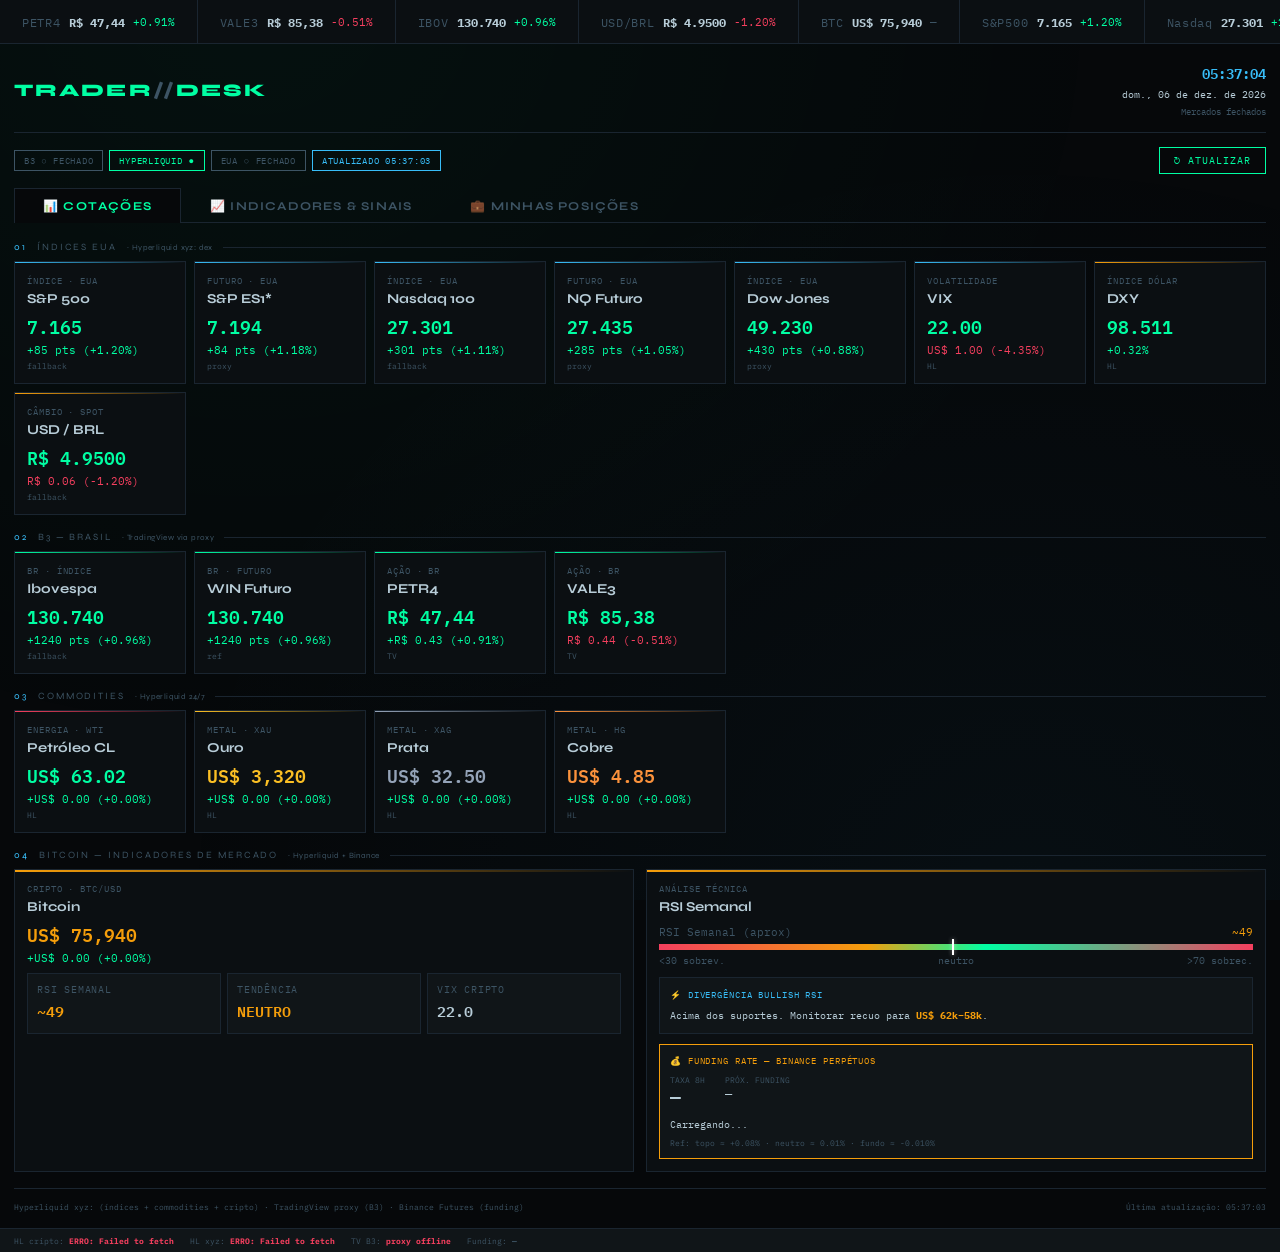
==== commit a458daaf: "Add files via upload" ====
--- a/painel-trader.html
+++ b/painel-trader.html
@@ -698,12 +698,16 @@
   const vixV=hlXyzPrev('VIX')||FB.VIX.v;
   setEl('vix-p',Number(vixP).toFixed(2));setChg('vix-c',vixP,vixV,'usd');
 
-  // DXY
-  const dxyP=hlXyz('DXY')||FB.DXY.p;
-  const dxyV=hlXyzPrev('DXY')||FB.DXY.v;
+  // DXY — sempre mostra valor atual da HL xyz
+  const dxyRaw=hlXyz('DXY');
+  const dxyP=dxyRaw||FB.DXY.p;
   const dxyEl=document.getElementById('dxy-p');
   if(dxyEl){dxyEl.textContent=Number(dxyP).toFixed(3);dxyEl.className=dxyEl.className.replace(/\bloading\b/g,'').trim();}
-  setChg('dxy-c',dxyP,dxyV,'pts');
+  // Variacao vs fallback do dia anterior
+  const dxyV=FB.DXY.v;
+  const dxyD=dxyP-dxyV; const dxyPct=(dxyD/dxyV*100); const dxyS=dxyD>=0?'+':'';
+  const dxyCEl=document.getElementById('dxy-c');
+  if(dxyCEl){dxyCEl.textContent=`${dxyS}${dxyPct.toFixed(2)}%`;dxyCEl.className='c-change '+(dxyD>=0?'up':'down');}
 
   // USD/BRL via USAR
   const usarP=hlXyz('USAR');
@@ -718,9 +722,14 @@
   const ibovP=ibovD?.p||FB.IBOV.p,ibovV=ibovD?.v||FB.IBOV.v;
   setEl('ibov-p',fPTS(ibovP));setChg('ibov-c',ibovP,ibovV,'pts');
   document.getElementById('ibov-s').textContent=ibovD?'TV ✓':'fallback';
-  // WIN futuro — WINFUT = IBOV * 0.2 (ponto do mini contrato)
-  const winP=Math.round(ibovP); const winV=Math.round(ibovV);
-  setEl('win-p',fPTS(winP));setChg('win-c',winP,winV,'pts');
+  // WIN futuro — busca do proxy /futures se disponivel
+  const winFut=window._futures?.win;
+  if(winFut){
+    setEl('win-p',fPTS(winFut.price));setChg('win-c',winFut.price,winFut.prev,'pts');
+  } else {
+    // Fallback: IBOV * fator aproximado
+    setEl('win-p',fPTS(Math.round(ibovP)));setChg('win-c',Math.round(ibovP),Math.round(ibovV),'pts');
+  }
 
   // PETR4 e VALE3 na aba cotações
   const ptD=tv['BMFBOVESPA:PETR4'];
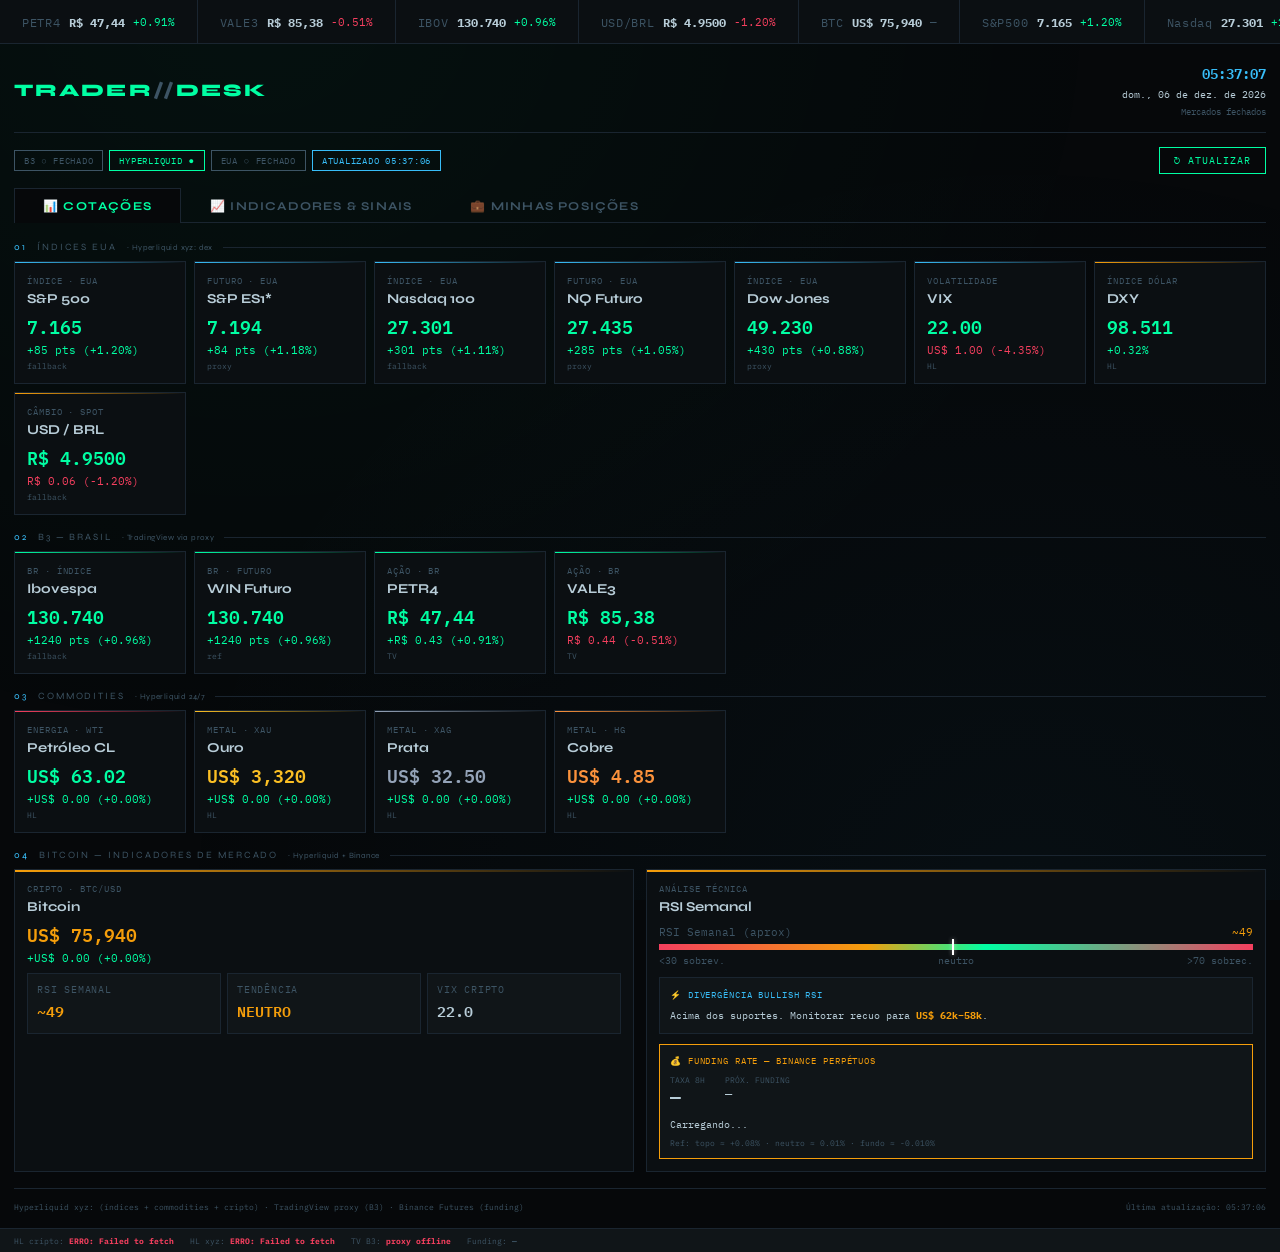
==== commit dd3a0d86: "Add files via upload" ====
--- a/painel-trader.html
+++ b/painel-trader.html
@@ -693,18 +693,18 @@
   if(!window._futures?.esf){setEl('esf-p',fPTS(FB.ESFUT.p));setChg('esf-c',FB.ESFUT.p,FB.ESFUT.v,'pts');}
   if(!window._futures?.nqf){setEl('nqf-p',fPTS(FB.NQFUT.p));setChg('nqf-c',FB.NQFUT.p,FB.NQFUT.v,'pts');}
 
-  // VIX
-  const vixP=hlXyz('VIX')||FB.VIX.p;
-  const vixV=hlXyzPrev('VIX')||FB.VIX.v;
+  // VIX — via proxy Yahoo (atualizado em background)
+  const vixFut=window._futures?.vix;
+  const vixP=vixFut?.price||hlXyz('VIX')||FB.VIX.p;
+  const vixV=vixFut?.prev||FB.VIX.v;
   setEl('vix-p',Number(vixP).toFixed(2));setChg('vix-c',vixP,vixV,'usd');
 
-  // DXY — sempre mostra valor atual da HL xyz
-  const dxyRaw=hlXyz('DXY');
-  const dxyP=dxyRaw||FB.DXY.p;
+  // DXY — via proxy Yahoo + fallback HL xyz
+  const dxyFut=window._futures?.dxy;
+  const dxyRaw=dxyFut?.price||hlXyz('DXY')||FB.DXY.p;
+  const dxyP=dxyRaw; const dxyV=dxyFut?.prev||FB.DXY.v;
   const dxyEl=document.getElementById('dxy-p');
   if(dxyEl){dxyEl.textContent=Number(dxyP).toFixed(3);dxyEl.className=dxyEl.className.replace(/\bloading\b/g,'').trim();}
-  // Variacao vs fallback do dia anterior
-  const dxyV=FB.DXY.v;
   const dxyD=dxyP-dxyV; const dxyPct=(dxyD/dxyV*100); const dxyS=dxyD>=0?'+':'';
   const dxyCEl=document.getElementById('dxy-c');
   if(dxyCEl){dxyCEl.textContent=`${dxyS}${dxyPct.toFixed(2)}%`;dxyCEl.className='c-change '+(dxyD>=0?'up':'down');}
@@ -1103,13 +1103,25 @@
   // Futuros em background — não bloqueia cotações principais
   fetchFutures().then(futures=>{
     window._futures=futures;
-    // Atualiza apenas os cards de futuros
     const djiD=futures?.dji;
     if(djiD){setEl('dji-p',fPTS(djiD.price));setChg('dji-c',djiD.price,djiD.prev,'pts');document.getElementById('dji-s').textContent='Yahoo ✓';}
     const esfD=futures?.esf;
     if(esfD){setEl('esf-p',fPTS(esfD.price));setChg('esf-c',esfD.price,esfD.prev,'pts');}
     const nqfD=futures?.nqf;
     if(nqfD){setEl('nqf-p',fPTS(nqfD.price));setChg('nqf-c',nqfD.price,nqfD.prev,'pts');}
+    // WIN futuro
+    const winD=futures?.win;
+    if(winD){setEl('win-p',fPTS(winD.price));setChg('win-c',winD.price,winD.prev,'pts');}
+    // VIX via Yahoo
+    const vixD=futures?.vix;
+    if(vixD){setEl('vix-p',Number(vixD.price).toFixed(2));setChg('vix-c',vixD.price,vixD.prev,'usd');}
+    // DXY via Yahoo
+    const dxyD2=futures?.dxy;
+    if(dxyD2){
+      const dxyEl2=document.getElementById('dxy-p');
+      if(dxyEl2){dxyEl2.textContent=Number(dxyD2.price).toFixed(3);dxyEl2.className=dxyEl2.className.replace(/loading/g,'').trim();}
+      setChg('dxy-c',dxyD2.price,dxyD2.prev,'usd');
+    }
   }).catch(()=>{});
 
   const macroData=doMacro(tv);
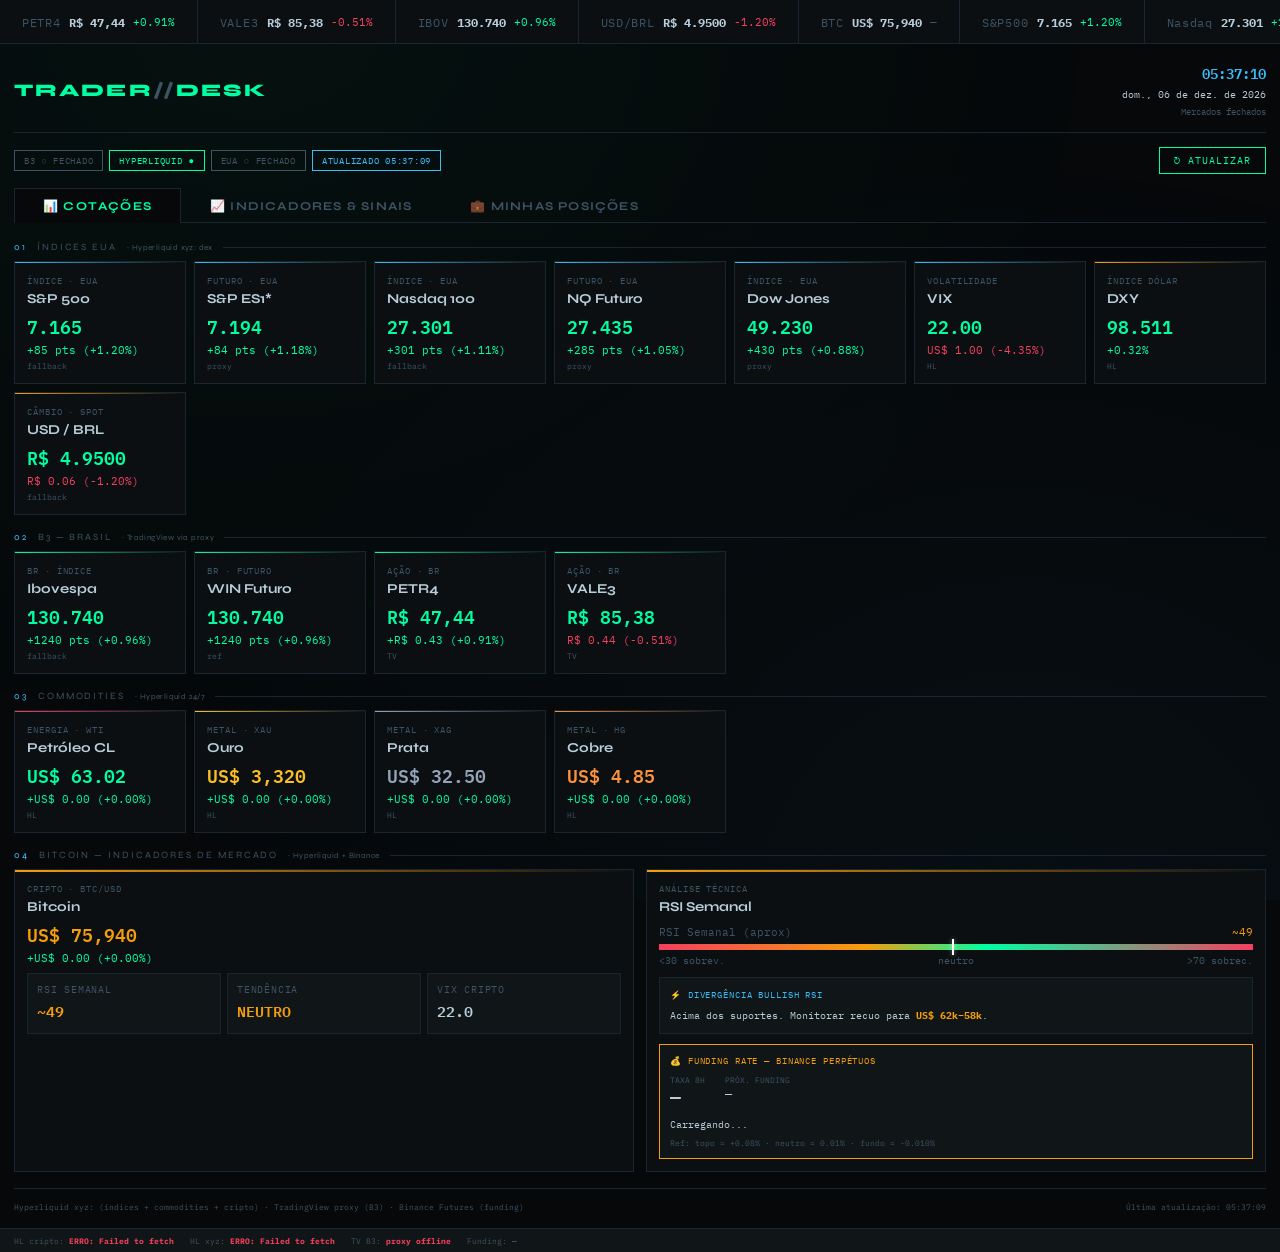
==== commit 945e75ca: "Update painel-trader.html" ====
--- a/painel-trader.html
+++ b/painel-trader.html
@@ -1,4 +1,5 @@
 <!DOCTYPE html>
+<!-- v5.1 -->
 <html lang="pt-BR">
 <head>
 <meta charset="UTF-8">
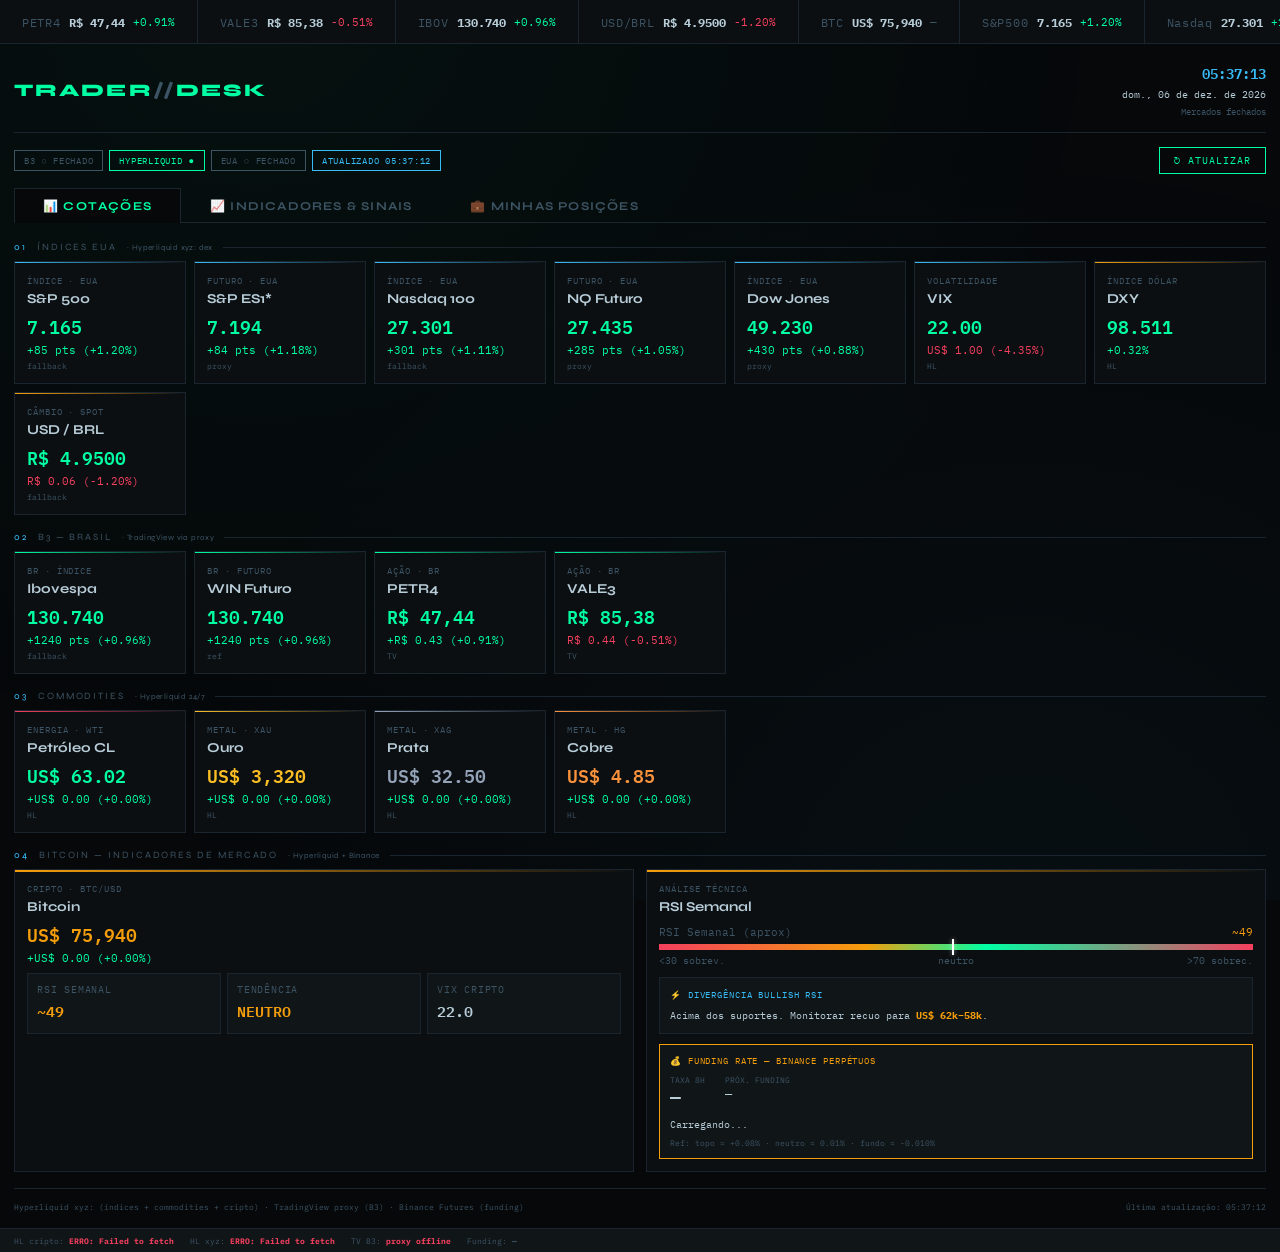
==== commit ff771fc2: "Add files via upload" ====
--- a/painel-trader.html
+++ b/painel-trader.html
@@ -1,5 +1,5 @@
 <!DOCTYPE html>
-<!-- v5.1 -->
+<!-- Trader Desk v5.2 - 2026-05-15 00:44 -->
 <html lang="pt-BR">
 <head>
 <meta charset="UTF-8">
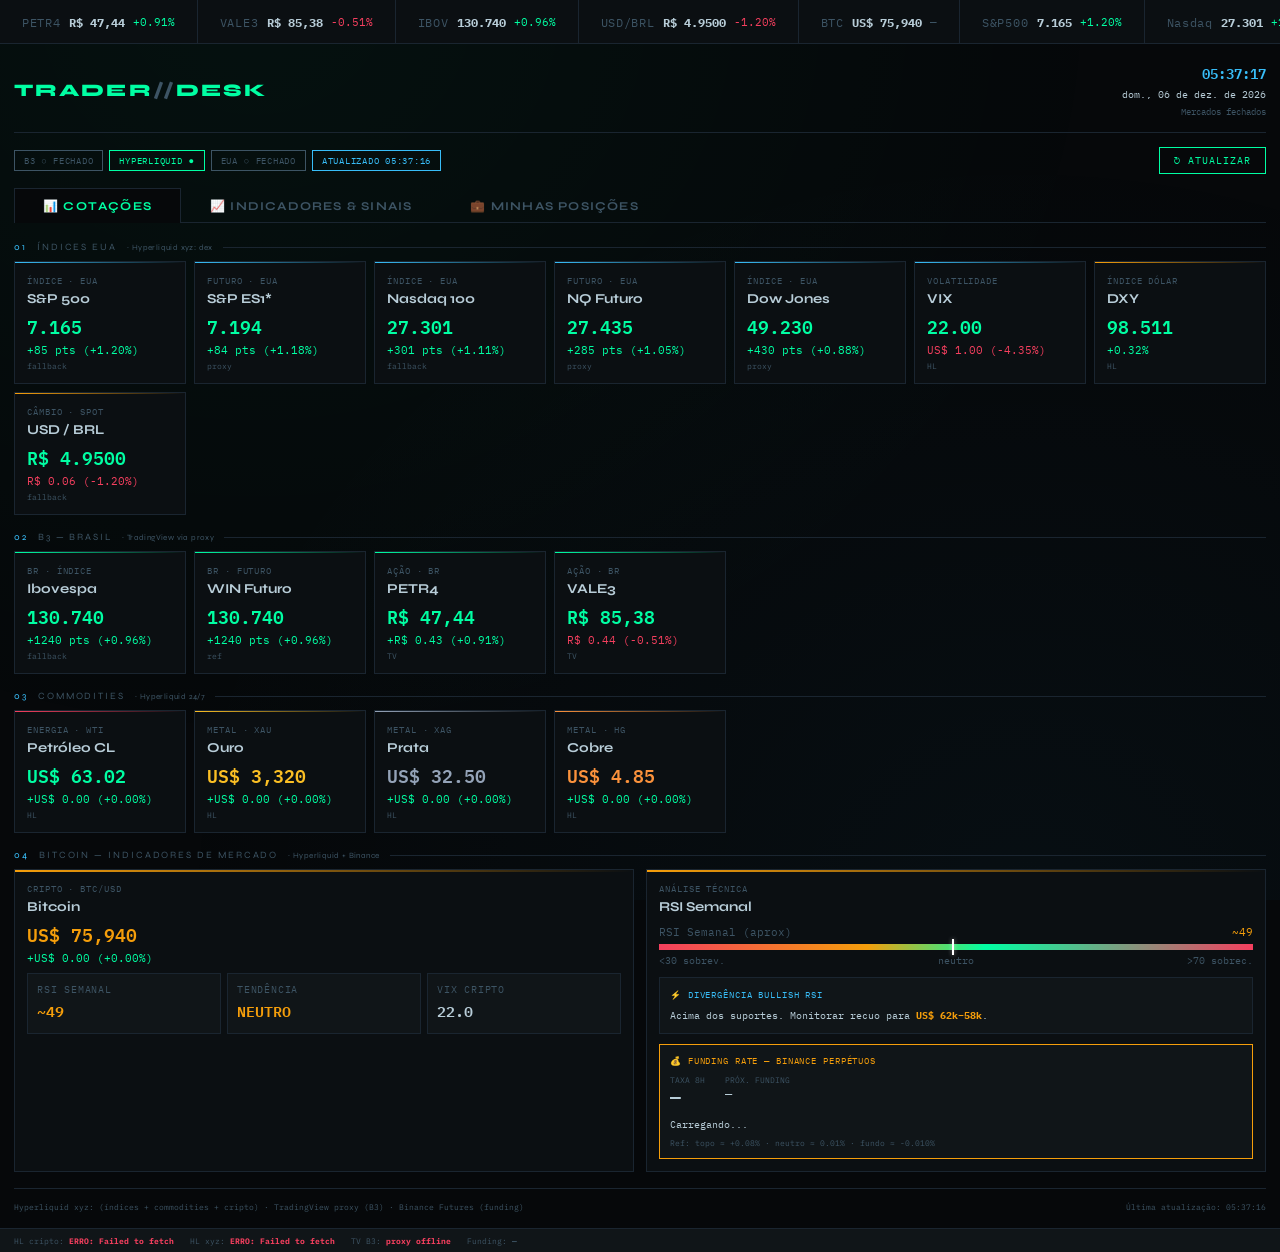
==== commit f7694603: "Add files via upload v16" ====
--- a/painel-trader.html
+++ b/painel-trader.html
@@ -269,6 +269,7 @@
         <div class="sb-row"><span class="sb-lbl">Distância ITM</span><span class="sb-val itm" id="pt-itm">—</span></div>
         <div class="sb-row"><span class="sb-lbl">Situação</span><span class="sb-val itm">⚠ DEEP ITM</span></div>
         <div class="sb-row"><span class="sb-lbl">Gatilho reest.</span><span class="sb-val warn">≈ R$ 40</span></div>
+        <div class="sb-row"><span class="sb-lbl">% p/ gatilho</span><span class="sb-val warn" id="pt-pct-gatilho">—</span></div>
         <div class="sb-row"><span class="sb-lbl">Estratégia</span><span class="sb-val">Call vendida · prêmio recorrente</span></div>
         <div class="prog-wrap"><div class="prog-bar danger" id="pt-bar" style="width:0%"></div></div>
       </div>
@@ -289,6 +290,7 @@
         <div class="sb-row"><span class="sb-lbl">Distância ITM</span><span class="sb-val itm" id="vl-itm">—</span></div>
         <div class="sb-row"><span class="sb-lbl">Situação</span><span class="sb-val itm">⚠ DEEP ITM</span></div>
         <div class="sb-row"><span class="sb-lbl">Gatilhos</span><span class="sb-val warn">R$ 70 · R$ 80 · R$ 85</span></div>
+        <div class="sb-row"><span class="sb-lbl">% p/ R$70</span><span class="sb-val warn" id="vl-pct-gatilho">—</span></div>
         <div class="sb-row"><span class="sb-lbl">Estratégia</span><span class="sb-val">Call vendida · prêmio + dividendos</span></div>
         <div class="prog-wrap"><div class="prog-bar danger" id="vl-bar" style="width:0%"></div></div>
       </div>
@@ -856,9 +858,12 @@
 // ── MONTE CARLO ───────────────────────────────────────
 async function runMonteCarlo(){
   try{
+    const controller=new AbortController();
+    const timeout=setTimeout(()=>controller.abort(),25000);
     const r=await fetch('https://trader-desk.onrender.com/montecarlo',{
       method:'POST',
       headers:{'Content-Type':'application/json'},
+      signal:controller.signal,
       body:JSON.stringify({
         ticker:'BBAS3.SA',
         k_call:22.68,
@@ -868,8 +873,10 @@
         n:5000
       })
     });
-    if(!r.ok)throw 0;
+    clearTimeout(timeout);
+    if(!r.ok)throw new Error('HTTP '+r.status);
     const d=await r.json();
+    if(d.error)throw new Error(d.error);
     document.getElementById('mc-loading').style.display='none';
     document.getElementById('mc-result').style.display='block';
     const sEl=document.getElementById('mc-sucesso');
@@ -883,7 +890,8 @@
     document.getElementById('mc-info').textContent=
       `Preço atual R$ ${d.preco_atual} · Strike Call/Put R$ ${d.k_call} · KDO R$ ${d.knock_down} · ${d.cenarios.toLocaleString()} cenários simulados`;
   }catch(e){
-    document.getElementById('mc-loading').textContent='Monte Carlo indisponível';
+    const mcEl=document.getElementById('mc-loading');
+    if(mcEl)mcEl.textContent='Erro: '+(e.message||'Monte Carlo indisponível');
   }
 }
 
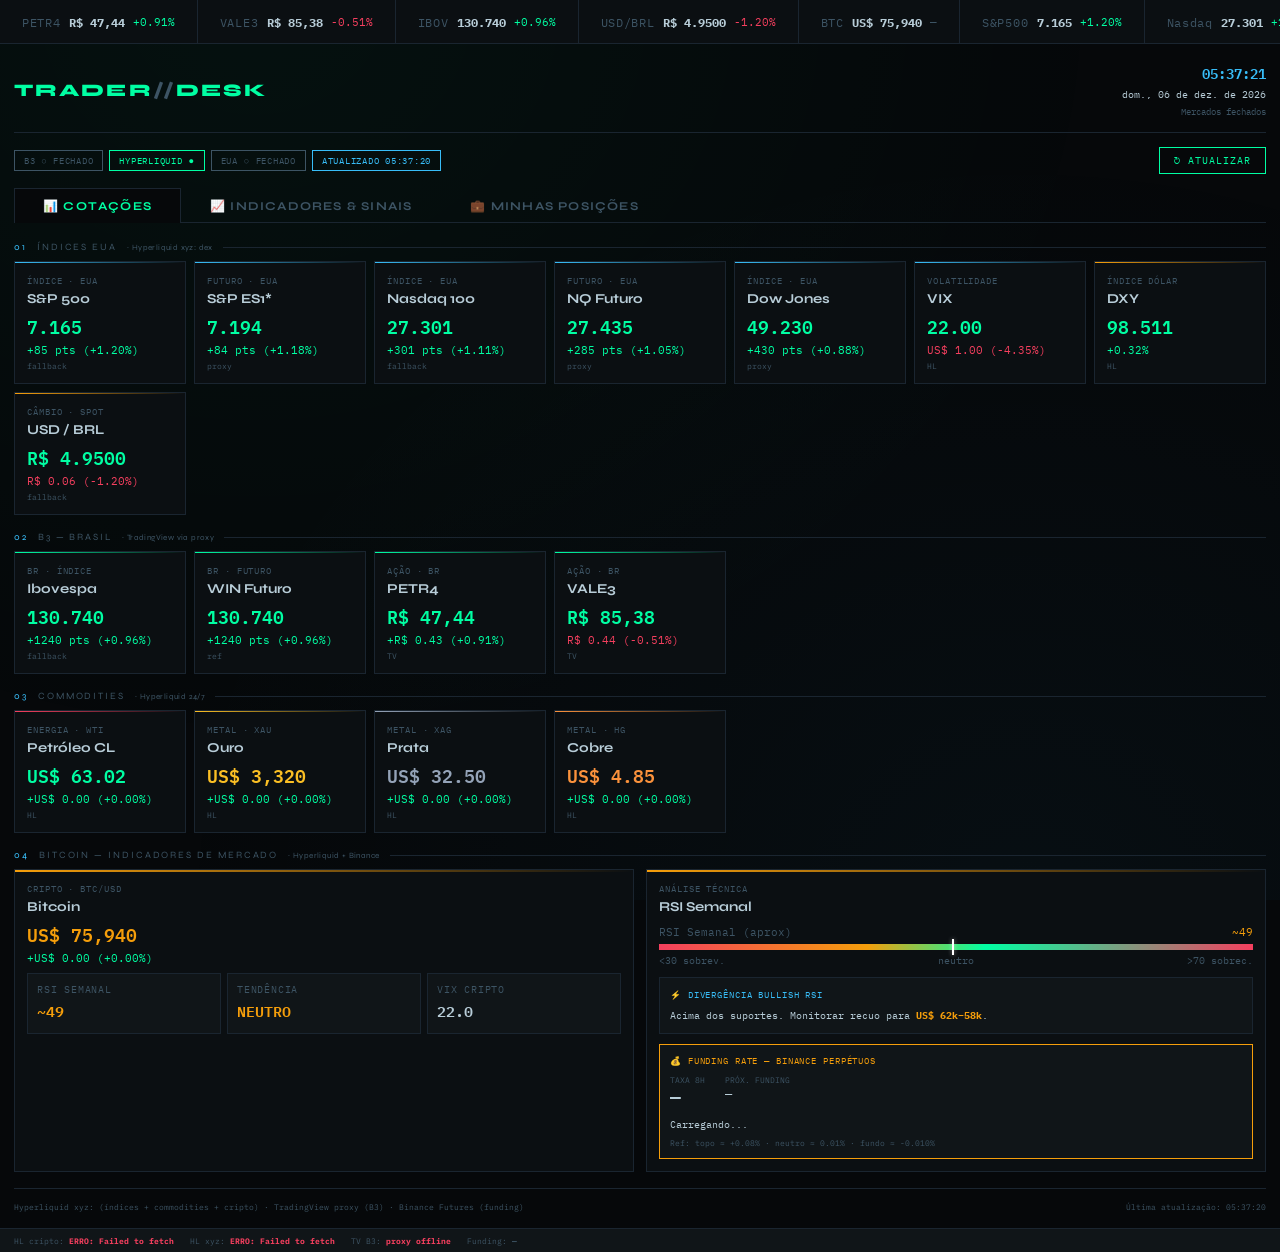
==== commit d1fcd407: "Add files via upload" ====
--- a/painel-trader.html
+++ b/painel-trader.html
@@ -1118,17 +1118,24 @@
     if(esfD){setEl('esf-p',fPTS(esfD.price));setChg('esf-c',esfD.price,esfD.prev,'pts');}
     const nqfD=futures?.nqf;
     if(nqfD){setEl('nqf-p',fPTS(nqfD.price));setChg('nqf-c',nqfD.price,nqfD.prev,'pts');}
-    // WIN futuro
+    // WIN futuro — pontos do indice (~180k é correto)
     const winD=futures?.win;
-    if(winD){setEl('win-p',fPTS(winD.price));setChg('win-c',winD.price,winD.prev,'pts');}
-    // VIX via Yahoo
+    if(winD&&winD.price>50000){
+      setEl('win-p',fPTS(winD.price));
+      setChg('win-c',winD.price,winD.prev,'pts');
+    }
+    // VIX — ex: 17.26
     const vixD=futures?.vix;
-    if(vixD){setEl('vix-p',Number(vixD.price).toFixed(2));setChg('vix-c',vixD.price,vixD.prev,'usd');}
-    // DXY via Yahoo
+    if(vixD&&vixD.price>5&&vixD.price<100){
+      const vEl=document.getElementById('vix-p');
+      if(vEl){vEl.textContent=Number(vixD.price).toFixed(2);vEl.className=vEl.className.replace(/loading/g,'').trim();}
+      setChg('vix-c',vixD.price,vixD.prev,'usd');
+    }
+    // DXY — ex: 97.15 (range 70-120)
     const dxyD2=futures?.dxy;
-    if(dxyD2){
-      const dxyEl2=document.getElementById('dxy-p');
-      if(dxyEl2){dxyEl2.textContent=Number(dxyD2.price).toFixed(3);dxyEl2.className=dxyEl2.className.replace(/loading/g,'').trim();}
+    if(dxyD2&&dxyD2.price>70&&dxyD2.price<120){
+      const dEl=document.getElementById('dxy-p');
+      if(dEl){dEl.textContent=Number(dxyD2.price).toFixed(2);dEl.className=dEl.className.replace(/loading/g,'').trim();}
       setChg('dxy-c',dxyD2.price,dxyD2.prev,'usd');
     }
   }).catch(()=>{});
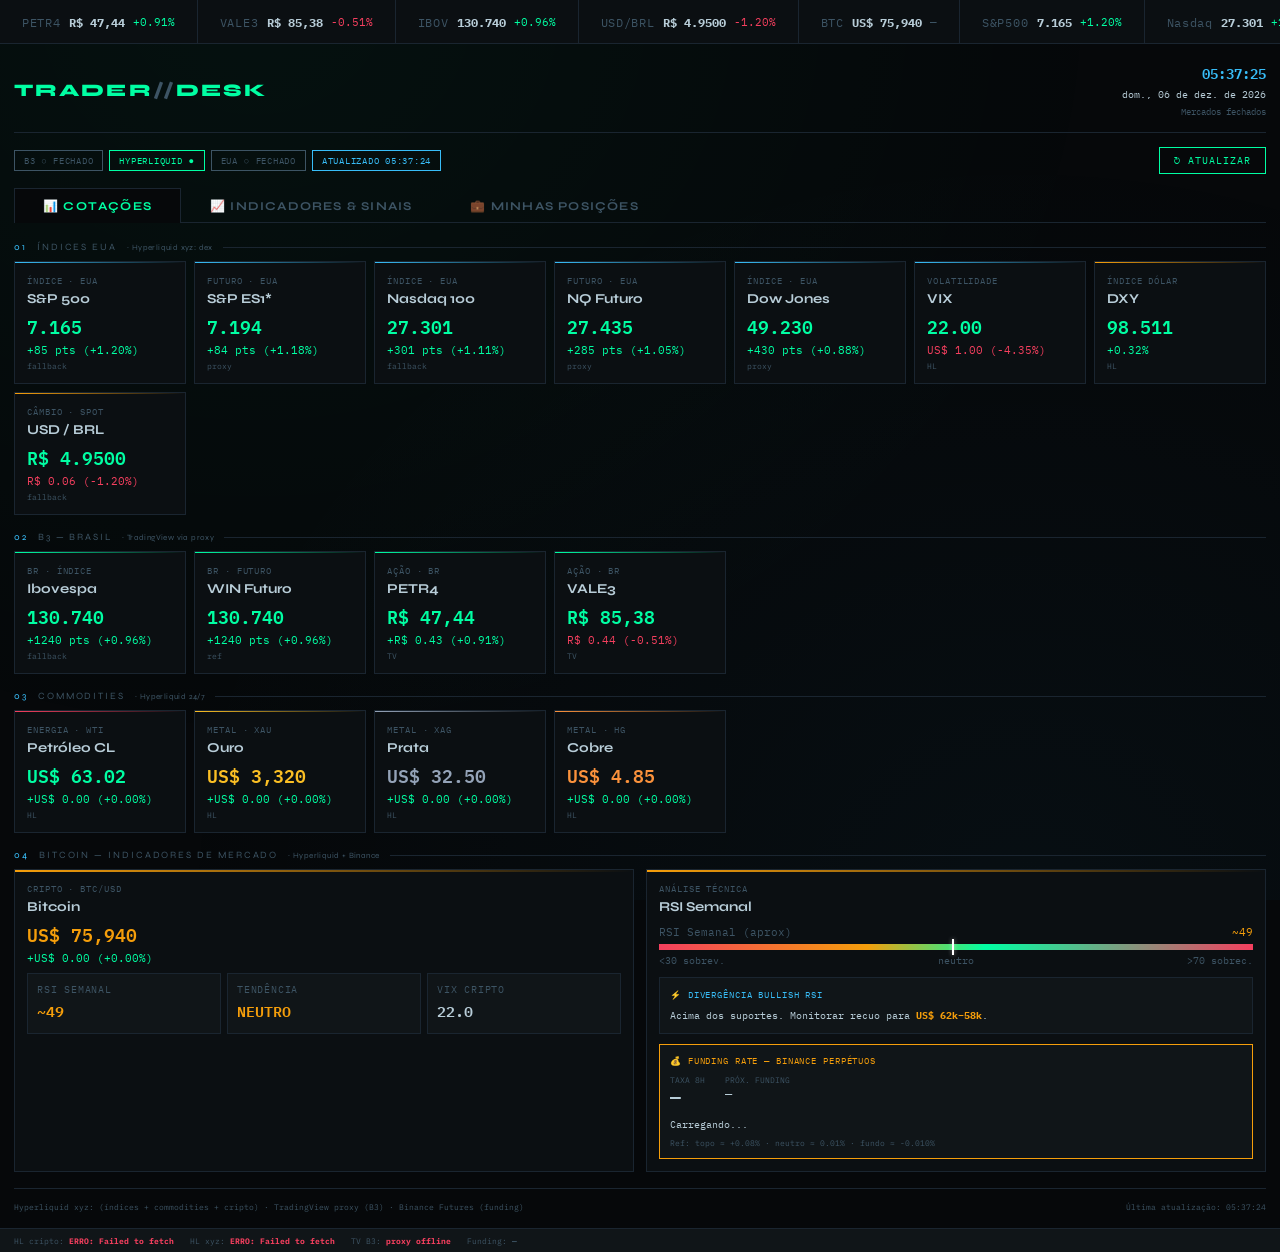
==== commit ee37382b: "Update painel-trader.html" ====
--- a/painel-trader.html
+++ b/painel-trader.html
@@ -1,5 +1,5 @@
 <!DOCTYPE html>
-<!-- Trader Desk v5.2 - 2026-05-15 00:44 -->
+<!-- Trader Desk v5.3 - 2026-05-15 00:44 -->
 <html lang="pt-BR">
 <head>
 <meta charset="UTF-8">
